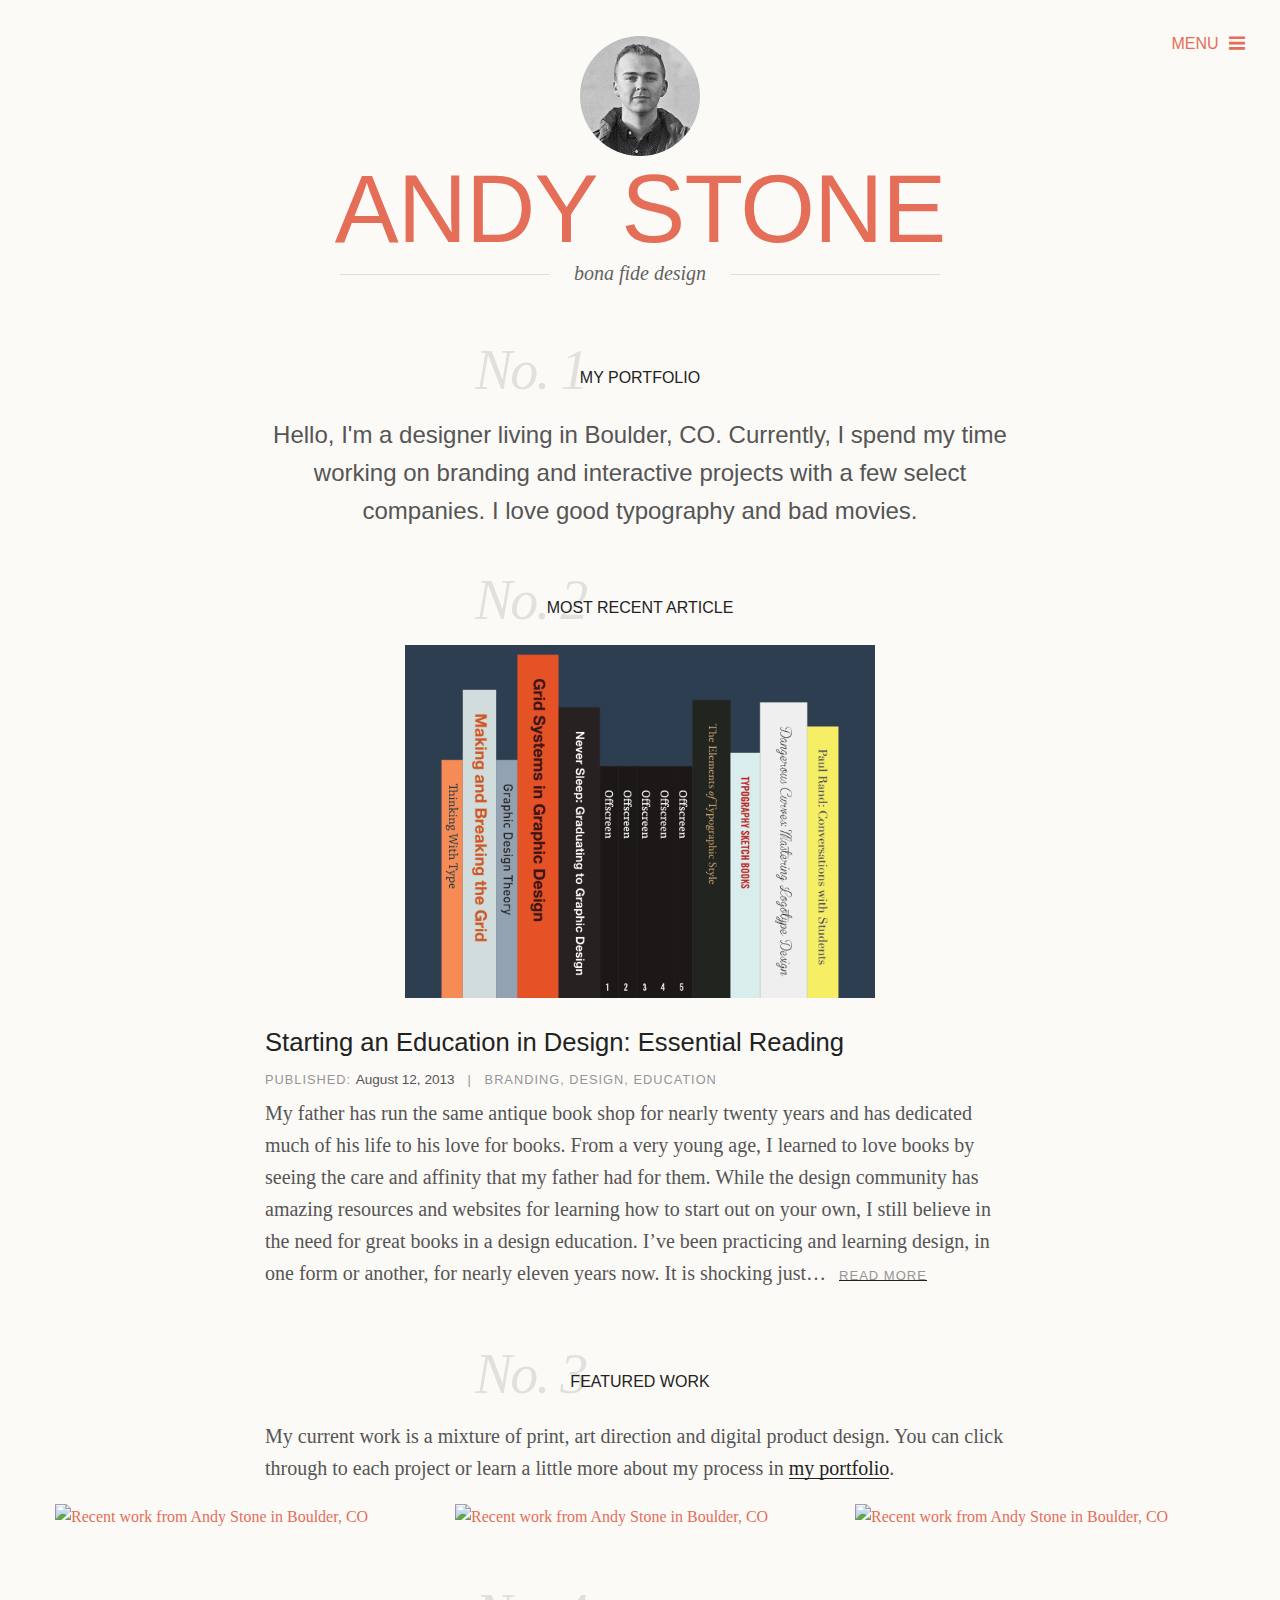
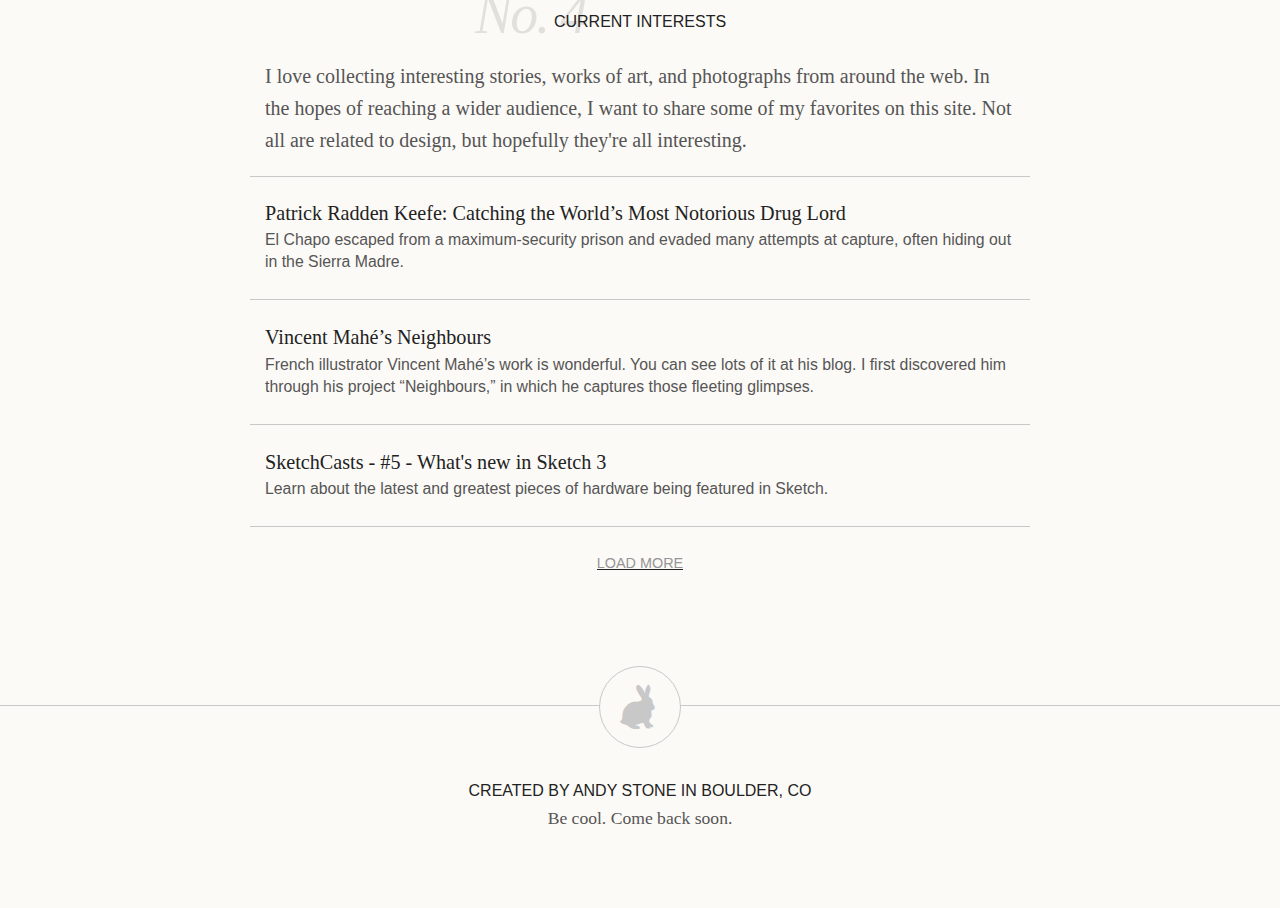
==== working.html @ d0906d2b "Organized all LESS to compile into on CSS file. Fixes to sidenav hovers." ====
<!DOCTYPE html>
<html lang="en">
<head>
    <title>Andy Stone | Digital & User-Interface Designer in Boulder, CO</title>
    <meta charset="utf-8">
    <meta name="viewport" content="width=device-width, initial-scale=1.0 user-scalable=no">
    <meta name="description" content="My name is Andy Stone, and I am a freelance digital designer living and designing in Boulder, CO. I work on websites, branding projects, and iPhone apps. I have experience in UI, UX, IA and every other acronym that you can think of.">
    <meta name="keywords" content="design, freelance, contract, designer, boulder, colorado, denver, iphone, android, ios, app, responsive web design, branding, logo, logo designer, branding, user interface, user experience">
    <meta name="author" content="Andy Stone">
    <link rel="shortcut icon" href="ico/favicon.png">
    <link href="css/design.css" rel="stylesheet">
    <link rel="stylesheet" type="text/css" href="//cloud.typography.com/7014452/749142/css/fonts.css" />
</head>

<body>
    <div id="container">
      <div class="content">
        <div class="topbar">
            <a href="javascript:;" id="menu-toggle">Menu <span class="mobile-nav">$</span></a>
        </div>
        <div class="container">


            <div class="hero">
                <img src="img/andy-stone.jpg" alt="Andy Stone Designer in Boulder, CO" class="avatar">
                <h1 class="logo"><a href="#">Andy Stone</a></h1>
                <h4 class="tagline">bona fide design</h4>
                <hr class="strikethrough" />
                <div class="primarynav">
                    <ul>
                        <li><a href="index.html">Introduction</a></li>
                        <li><a href="working.html" class="selected">Work</a></li>
                        <li><a href="writing.html">Journal</a></li>
                        <li><a href="keeping-in-touch.html">Contact</a></li>
                    </ul>
                </div>
            </div>


        <!--Page Content-->


            <div class="introduction">
                <h3 class="subtitle" data-highlight="No. 1">My Portfolio</h3>
                <p class="callout">Hello, I'm a designer living in Boulder, CO. Currently, I spend my time working on branding and interactive projects with a few select companies. I love good typography and bad movies.</p>
                <p class="callout">
            </div>


            <div class="recentwriting">
                <h3 class="subtitle" data-highlight="No. 2">Most Recent Article</h3>
                <div class="articlesamplephoto">
                    <a href="#"><img src="img/designreading.png" alt="Recommended reading for designers"></a>
                </div>
                <div class="articlesample">
                    <h2><a href="#">Starting an Education in Design: Essential Reading</a></h2>
                    <span class="articlemetadata">Published: <span class="date">August 12, 2013</span><span class="divider">|</span>Branding, Design, Education</span>
                    <p>My father has run the same antique book shop for nearly twenty years and has dedicated much of his life to his love for books. From a very young age, I learned to love books by seeing the care and affinity that my father had for them. While the design community has amazing resources and websites for learning how to start out on your own, I still believe in the need for great books in a design education. I’ve been practicing and learning design, in one form or another, for nearly eleven years now. It is shocking just…<span class="readmore"><a href="#">Read More</a></span></p>
                </div>
            </div>


            <div class="recentwork">
                <h3 class="subtitle" data-highlight="No. 3">Featured Work</h3>
                <p>My current work is a mixture of print, art direction and digital product design. You can click through to each project or learn a little more about my process in <a href="#">my portfolio</a>.</p>
            </div>
            <div class="recentworksamples">
                <div class="recentworksample">
                    <a href="#"><img src="img/sample1.png" alt="Recent work from Andy Stone in Boulder, CO"></a>
                </div>
                <div class="recentworksample">
                    <a href="#"><img src="img/sample2.png" alt="Recent work from Andy Stone in Boulder, CO"></a>
                </div>
                <div class="recentworksample">
                    <a href="#"><img src="img/sample3.png" alt="Recent work from Andy Stone in Boulder, CO"></a>
                </div>
            </div>


            <div class="currentinterests">
                <h3 class="subtitle" data-highlight="No. 4">Current Interests</h3>
                <p>I love collecting interesting stories, works of art, and photographs from around the web. In the hopes of reaching a wider audience, I want to share some of my favorites on this site. Not all are related to design, but hopefully they're all interesting.</p>
                <ul>
                    <a href="#">
                        <li>
                            <h5>Patrick Radden Keefe: Catching the World’s Most Notorious Drug Lord</h5>
                            <p>El Chapo escaped from a maximum-security prison and evaded many attempts at capture, often hiding out in the Sierra Madre.</p>
                        </li>
                    </a>
                    <a href="#">
                        <li>
                            <h5>Vincent Mahé’s Neighbours</h5>
                            <p>French illustrator Vincent Mahé’s work is wonderful. You can see lots of it at his blog. I first discovered him through his project “Neighbours,” in which he captures those fleeting glimpses.</p>
                        </li>
                    </a>
                    <a href="#">
                        <li>
                            <h5>SketchCasts - #5 - What's new in Sketch 3</h5>
                            <p>Learn about the latest and greatest pieces of hardware being featured in Sketch.</p>
                        </li>
                    </a>
                </ul>
                <div class="loadmore"><a href="#">Load More</a></div>
            </div>


        </div>


        <div class="footer">

            <div class="container">
                <div class="footerlogo">
                    <a href="#"><span class="rabbit">"</span></a>
                </div>
                <div class="footercontent">
                    <div class="footerinformation">
                        <h3>Created by Andy Stone in Boulder, CO</h3>
                        <p>Be cool. Come back soon.</p>
                    </div>
                </div>

            </div>

        </div>


        <!--End Page Content-->


    </div>


    <nav>
        <a href="javascript:;" id="nav-close">#</a>
        <h3>Navigation</h3>
        <ul>
            <li><a href="index.html">Introduction</a></li>
            <li><a href="working.html" class="selected">Work</a></li>
            <li><a href="writing.html">Journal</a></li>
            <li><a href="keeping-in-touch.html">Contact</a></li>
        </ul>
        <h3>Social</h3>
        <ul>
            <li><a href="http://twitter.com/andystone" target="_blank">Twitter</a></li>
            <li><a href="http://dribbble.com/andystone" target="_blank">Dribbble</a></li>
            <li><a href="http://rdio.com/people/andystone" target="_blank">Rdio</a></li>
            <li><a href="http://medium.com/@andystone" target="_blank">Medium</a></li>
        </ul>
        <div class="logomark">
            <span class="rabbit">"</span>
        </div>
    </nav>


</div>


<!-- Javascript -->


<script src="https://code.jquery.com/jquery-1.10.2.min.js"></script>
<script src="js/bootstrap.min.js"></script>
<script src="js/custom.js"></script>


</body>
</html>
---- css/design.css ----
@font-face {
  font-family: 'andy';
  src: url('fonts/andy.eot');
  src: url('fonts/andy.eot?#iefix') format('embedded-opentype'), url('fonts/andy.ttf') format('truetype'), url('fonts/andy.woff') format('woff'), url('fonts/andy.svg#andy') format('svg');
  font-weight: normal;
  font-style: normal;
}
[class^="icon-"],
[class*=" icon-"] {
  font-family: 'andy';
  speak: none;
  font-style: normal;
  font-weight: normal;
  font-variant: normal;
  text-transform: none;
  line-height: 1;
  /* Better Font Rendering =========== */

  -webkit-font-smoothing: antialiased;
  -moz-osx-font-smoothing: grayscale;
}
.icon-jack:before {
  content: "\21";
}
.icon-rabbit:before {
  content: "\22";
}
.icon-close:before {
  content: "\23";
}
.icon-menu:before {
  content: "\24";
}
.text-left {
  text-align: left;
}
.text-right {
  text-align: right;
}
.text-center {
  text-align: center;
}
.img-responsive {
  display: block;
  max-width: 100%;
  height: auto;
}
.img-circle {
  border-radius: 50%;
}
/*! normalize.css v3.0.0 | MIT License | git.io/normalize */
html {
  -ms-text-size-adjust: 100%;
  -webkit-text-size-adjust: 100%;
}
body {
  margin: 0;
}
article,
aside,
details,
figcaption,
figure,
footer,
header,
hgroup,
main,
nav,
section,
summary {
  display: block;
}
audio,
canvas,
progress,
video {
  display: inline-block;
  vertical-align: baseline;
}
audio:not([controls]) {
  display: none;
  height: 0;
}
[hidden],
template {
  display: none;
}
a {
  background: transparent;
}
a:active,
a:hover {
  outline: 0;
}
abbr[title] {
  border-bottom: 1px dotted;
}
b,
strong {
  font-weight: bold;
}
dfn {
  font-style: italic;
}
h1 {
  font-size: 2em;
  margin: 0.67em 0;
}
mark {
  background: #ff0;
  color: #000;
}
small {
  font-size: 80%;
}
sub,
sup {
  font-size: 75%;
  line-height: 0;
  position: relative;
  vertical-align: baseline;
}
sup {
  top: -0.5em;
}
sub {
  bottom: -0.25em;
}
img {
  border: 0;
}
svg:not(:root) {
  overflow: hidden;
}
figure {
  margin: 1em 40px;
}
hr {
  -moz-box-sizing: content-box;
  box-sizing: content-box;
  height: 0;
}
pre {
  overflow: auto;
}
code,
kbd,
pre,
samp {
  font-family: monospace, monospace;
  font-size: 1em;
}
button,
input,
optgroup,
select,
textarea {
  color: inherit;
  font: inherit;
  margin: 0;
}
button {
  overflow: visible;
}
button,
select {
  text-transform: none;
}
button,
html input[type="button"],
input[type="reset"],
input[type="submit"] {
  -webkit-appearance: button;
  cursor: pointer;
}
button[disabled],
html input[disabled] {
  cursor: default;
}
button::-moz-focus-inner,
input::-moz-focus-inner {
  border: 0;
  padding: 0;
}
input {
  line-height: normal;
}
input[type="checkbox"],
input[type="radio"] {
  box-sizing: border-box;
  padding: 0;
}
input[type="number"]::-webkit-inner-spin-button,
input[type="number"]::-webkit-outer-spin-button {
  height: auto;
}
input[type="search"] {
  -webkit-appearance: textfield;
  -moz-box-sizing: content-box;
  -webkit-box-sizing: content-box;
  box-sizing: content-box;
}
input[type="search"]::-webkit-search-cancel-button,
input[type="search"]::-webkit-search-decoration {
  -webkit-appearance: none;
}
fieldset {
  border: 1px solid #c0c0c0;
  margin: 0 2px;
  padding: 0.35em 0.625em 0.75em;
}
legend {
  border: 0;
  padding: 0;
}
textarea {
  overflow: auto;
}
optgroup {
  font-weight: bold;
}
table {
  border-collapse: collapse;
  border-spacing: 0;
}
td,
th {
  padding: 0;
}
.container {
  margin-right: auto;
  margin-left: auto;
  padding-left: 15px;
  padding-right: 15px;
}
@media (min-width: 768px) {
  .container {
    width: 750px;
  }
}
@media (min-width: 992px) {
  .container {
    width: 970px;
  }
}
@media (min-width: 1200px) {
  .container {
    width: 1170px;
  }
}
.container-fluid {
  margin-right: auto;
  margin-left: auto;
  padding-left: 15px;
  padding-right: 15px;
}
.row {
  margin-left: -15px;
  margin-right: -15px;
}
.col-xs-1, .col-sm-1, .col-md-1, .col-lg-1, .col-xs-2, .col-sm-2, .col-md-2, .col-lg-2, .col-xs-3, .col-sm-3, .col-md-3, .col-lg-3, .col-xs-4, .col-sm-4, .col-md-4, .col-lg-4, .col-xs-5, .col-sm-5, .col-md-5, .col-lg-5, .col-xs-6, .col-sm-6, .col-md-6, .col-lg-6, .col-xs-7, .col-sm-7, .col-md-7, .col-lg-7, .col-xs-8, .col-sm-8, .col-md-8, .col-lg-8, .col-xs-9, .col-sm-9, .col-md-9, .col-lg-9, .col-xs-10, .col-sm-10, .col-md-10, .col-lg-10, .col-xs-11, .col-sm-11, .col-md-11, .col-lg-11, .col-xs-12, .col-sm-12, .col-md-12, .col-lg-12 {
  position: relative;
  min-height: 1px;
  -webkit-box-sizing: border-box;
  -moz-box-sizing: border-box;
  box-sizing: border-box;
  padding-left: 15px;
  padding-right: 15px;
}
.col-xs-1, .col-xs-2, .col-xs-3, .col-xs-4, .col-xs-5, .col-xs-6, .col-xs-7, .col-xs-8, .col-xs-9, .col-xs-10, .col-xs-11, .col-xs-12 {
  float: left;
}
.col-xs-12 {
  width: 100%;
}
.col-xs-11 {
  width: 91.66666666666666%;
}
.col-xs-10 {
  width: 83.33333333333334%;
}
.col-xs-9 {
  width: 75%;
}
.col-xs-8 {
  width: 66.66666666666666%;
}
.col-xs-7 {
  width: 58.333333333333336%;
}
.col-xs-6 {
  width: 50%;
}
.col-xs-5 {
  width: 41.66666666666667%;
}
.col-xs-4 {
  width: 33.33333333333333%;
}
.col-xs-3 {
  width: 25%;
}
.col-xs-2 {
  width: 16.666666666666664%;
}
.col-xs-1 {
  width: 8.333333333333332%;
}
.col-xs-pull-12 {
  right: 100%;
}
.col-xs-pull-11 {
  right: 91.66666666666666%;
}
.col-xs-pull-10 {
  right: 83.33333333333334%;
}
.col-xs-pull-9 {
  right: 75%;
}
.col-xs-pull-8 {
  right: 66.66666666666666%;
}
.col-xs-pull-7 {
  right: 58.333333333333336%;
}
.col-xs-pull-6 {
  right: 50%;
}
.col-xs-pull-5 {
  right: 41.66666666666667%;
}
.col-xs-pull-4 {
  right: 33.33333333333333%;
}
.col-xs-pull-3 {
  right: 25%;
}
.col-xs-pull-2 {
  right: 16.666666666666664%;
}
.col-xs-pull-1 {
  right: 8.333333333333332%;
}
.col-xs-pull-0 {
  right: auto;
}
.col-xs-push-12 {
  left: 100%;
}
.col-xs-push-11 {
  left: 91.66666666666666%;
}
.col-xs-push-10 {
  left: 83.33333333333334%;
}
.col-xs-push-9 {
  left: 75%;
}
.col-xs-push-8 {
  left: 66.66666666666666%;
}
.col-xs-push-7 {
  left: 58.333333333333336%;
}
.col-xs-push-6 {
  left: 50%;
}
.col-xs-push-5 {
  left: 41.66666666666667%;
}
.col-xs-push-4 {
  left: 33.33333333333333%;
}
.col-xs-push-3 {
  left: 25%;
}
.col-xs-push-2 {
  left: 16.666666666666664%;
}
.col-xs-push-1 {
  left: 8.333333333333332%;
}
.col-xs-push-0 {
  left: auto;
}
.col-xs-offset-12 {
  margin-left: 100%;
}
.col-xs-offset-11 {
  margin-left: 91.66666666666666%;
}
.col-xs-offset-10 {
  margin-left: 83.33333333333334%;
}
.col-xs-offset-9 {
  margin-left: 75%;
}
.col-xs-offset-8 {
  margin-left: 66.66666666666666%;
}
.col-xs-offset-7 {
  margin-left: 58.333333333333336%;
}
.col-xs-offset-6 {
  margin-left: 50%;
}
.col-xs-offset-5 {
  margin-left: 41.66666666666667%;
}
.col-xs-offset-4 {
  margin-left: 33.33333333333333%;
}
.col-xs-offset-3 {
  margin-left: 25%;
}
.col-xs-offset-2 {
  margin-left: 16.666666666666664%;
}
.col-xs-offset-1 {
  margin-left: 8.333333333333332%;
}
.col-xs-offset-0 {
  margin-left: 0%;
}
@media (min-width: 768px) {
  .col-sm-1, .col-sm-2, .col-sm-3, .col-sm-4, .col-sm-5, .col-sm-6, .col-sm-7, .col-sm-8, .col-sm-9, .col-sm-10, .col-sm-11, .col-sm-12 {
    float: left;
  }
  .col-sm-12 {
    width: 100%;
  }
  .col-sm-11 {
    width: 91.66666666666666%;
  }
  .col-sm-10 {
    width: 83.33333333333334%;
  }
  .col-sm-9 {
    width: 75%;
  }
  .col-sm-8 {
    width: 66.66666666666666%;
  }
  .col-sm-7 {
    width: 58.333333333333336%;
  }
  .col-sm-6 {
    width: 50%;
  }
  .col-sm-5 {
    width: 41.66666666666667%;
  }
  .col-sm-4 {
    width: 33.33333333333333%;
  }
  .col-sm-3 {
    width: 25%;
  }
  .col-sm-2 {
    width: 16.666666666666664%;
  }
  .col-sm-1 {
    width: 8.333333333333332%;
  }
  .col-sm-pull-12 {
    right: 100%;
  }
  .col-sm-pull-11 {
    right: 91.66666666666666%;
  }
  .col-sm-pull-10 {
    right: 83.33333333333334%;
  }
  .col-sm-pull-9 {
    right: 75%;
  }
  .col-sm-pull-8 {
    right: 66.66666666666666%;
  }
  .col-sm-pull-7 {
    right: 58.333333333333336%;
  }
  .col-sm-pull-6 {
    right: 50%;
  }
  .col-sm-pull-5 {
    right: 41.66666666666667%;
  }
  .col-sm-pull-4 {
    right: 33.33333333333333%;
  }
  .col-sm-pull-3 {
    right: 25%;
  }
  .col-sm-pull-2 {
    right: 16.666666666666664%;
  }
  .col-sm-pull-1 {
    right: 8.333333333333332%;
  }
  .col-sm-pull-0 {
    right: auto;
  }
  .col-sm-push-12 {
    left: 100%;
  }
  .col-sm-push-11 {
    left: 91.66666666666666%;
  }
  .col-sm-push-10 {
    left: 83.33333333333334%;
  }
  .col-sm-push-9 {
    left: 75%;
  }
  .col-sm-push-8 {
    left: 66.66666666666666%;
  }
  .col-sm-push-7 {
    left: 58.333333333333336%;
  }
  .col-sm-push-6 {
    left: 50%;
  }
  .col-sm-push-5 {
    left: 41.66666666666667%;
  }
  .col-sm-push-4 {
    left: 33.33333333333333%;
  }
  .col-sm-push-3 {
    left: 25%;
  }
  .col-sm-push-2 {
    left: 16.666666666666664%;
  }
  .col-sm-push-1 {
    left: 8.333333333333332%;
  }
  .col-sm-push-0 {
    left: auto;
  }
  .col-sm-offset-12 {
    margin-left: 100%;
  }
  .col-sm-offset-11 {
    margin-left: 91.66666666666666%;
  }
  .col-sm-offset-10 {
    margin-left: 83.33333333333334%;
  }
  .col-sm-offset-9 {
    margin-left: 75%;
  }
  .col-sm-offset-8 {
    margin-left: 66.66666666666666%;
  }
  .col-sm-offset-7 {
    margin-left: 58.333333333333336%;
  }
  .col-sm-offset-6 {
    margin-left: 50%;
  }
  .col-sm-offset-5 {
    margin-left: 41.66666666666667%;
  }
  .col-sm-offset-4 {
    margin-left: 33.33333333333333%;
  }
  .col-sm-offset-3 {
    margin-left: 25%;
  }
  .col-sm-offset-2 {
    margin-left: 16.666666666666664%;
  }
  .col-sm-offset-1 {
    margin-left: 8.333333333333332%;
  }
  .col-sm-offset-0 {
    margin-left: 0%;
  }
}
@media (min-width: 992px) {
  .col-md-1, .col-md-2, .col-md-3, .col-md-4, .col-md-5, .col-md-6, .col-md-7, .col-md-8, .col-md-9, .col-md-10, .col-md-11, .col-md-12 {
    float: left;
  }
  .col-md-12 {
    width: 100%;
  }
  .col-md-11 {
    width: 91.66666666666666%;
  }
  .col-md-10 {
    width: 83.33333333333334%;
  }
  .col-md-9 {
    width: 75%;
  }
  .col-md-8 {
    width: 66.66666666666666%;
  }
  .col-md-7 {
    width: 58.333333333333336%;
  }
  .col-md-6 {
    width: 50%;
  }
  .col-md-5 {
    width: 41.66666666666667%;
  }
  .col-md-4 {
    width: 33.33333333333333%;
  }
  .col-md-3 {
    width: 25%;
  }
  .col-md-2 {
    width: 16.666666666666664%;
  }
  .col-md-1 {
    width: 8.333333333333332%;
  }
  .col-md-pull-12 {
    right: 100%;
  }
  .col-md-pull-11 {
    right: 91.66666666666666%;
  }
  .col-md-pull-10 {
    right: 83.33333333333334%;
  }
  .col-md-pull-9 {
    right: 75%;
  }
  .col-md-pull-8 {
    right: 66.66666666666666%;
  }
  .col-md-pull-7 {
    right: 58.333333333333336%;
  }
  .col-md-pull-6 {
    right: 50%;
  }
  .col-md-pull-5 {
    right: 41.66666666666667%;
  }
  .col-md-pull-4 {
    right: 33.33333333333333%;
  }
  .col-md-pull-3 {
    right: 25%;
  }
  .col-md-pull-2 {
    right: 16.666666666666664%;
  }
  .col-md-pull-1 {
    right: 8.333333333333332%;
  }
  .col-md-pull-0 {
    right: auto;
  }
  .col-md-push-12 {
    left: 100%;
  }
  .col-md-push-11 {
    left: 91.66666666666666%;
  }
  .col-md-push-10 {
    left: 83.33333333333334%;
  }
  .col-md-push-9 {
    left: 75%;
  }
  .col-md-push-8 {
    left: 66.66666666666666%;
  }
  .col-md-push-7 {
    left: 58.333333333333336%;
  }
  .col-md-push-6 {
    left: 50%;
  }
  .col-md-push-5 {
    left: 41.66666666666667%;
  }
  .col-md-push-4 {
    left: 33.33333333333333%;
  }
  .col-md-push-3 {
    left: 25%;
  }
  .col-md-push-2 {
    left: 16.666666666666664%;
  }
  .col-md-push-1 {
    left: 8.333333333333332%;
  }
  .col-md-push-0 {
    left: auto;
  }
  .col-md-offset-12 {
    margin-left: 100%;
  }
  .col-md-offset-11 {
    margin-left: 91.66666666666666%;
  }
  .col-md-offset-10 {
    margin-left: 83.33333333333334%;
  }
  .col-md-offset-9 {
    margin-left: 75%;
  }
  .col-md-offset-8 {
    margin-left: 66.66666666666666%;
  }
  .col-md-offset-7 {
    margin-left: 58.333333333333336%;
  }
  .col-md-offset-6 {
    margin-left: 50%;
  }
  .col-md-offset-5 {
    margin-left: 41.66666666666667%;
  }
  .col-md-offset-4 {
    margin-left: 33.33333333333333%;
  }
  .col-md-offset-3 {
    margin-left: 25%;
  }
  .col-md-offset-2 {
    margin-left: 16.666666666666664%;
  }
  .col-md-offset-1 {
    margin-left: 8.333333333333332%;
  }
  .col-md-offset-0 {
    margin-left: 0%;
  }
}
@media (min-width: 1200px) {
  .col-lg-1, .col-lg-2, .col-lg-3, .col-lg-4, .col-lg-5, .col-lg-6, .col-lg-7, .col-lg-8, .col-lg-9, .col-lg-10, .col-lg-11, .col-lg-12 {
    float: left;
  }
  .col-lg-12 {
    width: 100%;
  }
  .col-lg-11 {
    width: 91.66666666666666%;
  }
  .col-lg-10 {
    width: 83.33333333333334%;
  }
  .col-lg-9 {
    width: 75%;
  }
  .col-lg-8 {
    width: 66.66666666666666%;
  }
  .col-lg-7 {
    width: 58.333333333333336%;
  }
  .col-lg-6 {
    width: 50%;
  }
  .col-lg-5 {
    width: 41.66666666666667%;
  }
  .col-lg-4 {
    width: 33.33333333333333%;
  }
  .col-lg-3 {
    width: 25%;
  }
  .col-lg-2 {
    width: 16.666666666666664%;
  }
  .col-lg-1 {
    width: 8.333333333333332%;
  }
  .col-lg-pull-12 {
    right: 100%;
  }
  .col-lg-pull-11 {
    right: 91.66666666666666%;
  }
  .col-lg-pull-10 {
    right: 83.33333333333334%;
  }
  .col-lg-pull-9 {
    right: 75%;
  }
  .col-lg-pull-8 {
    right: 66.66666666666666%;
  }
  .col-lg-pull-7 {
    right: 58.333333333333336%;
  }
  .col-lg-pull-6 {
    right: 50%;
  }
  .col-lg-pull-5 {
    right: 41.66666666666667%;
  }
  .col-lg-pull-4 {
    right: 33.33333333333333%;
  }
  .col-lg-pull-3 {
    right: 25%;
  }
  .col-lg-pull-2 {
    right: 16.666666666666664%;
  }
  .col-lg-pull-1 {
    right: 8.333333333333332%;
  }
  .col-lg-pull-0 {
    right: auto;
  }
  .col-lg-push-12 {
    left: 100%;
  }
  .col-lg-push-11 {
    left: 91.66666666666666%;
  }
  .col-lg-push-10 {
    left: 83.33333333333334%;
  }
  .col-lg-push-9 {
    left: 75%;
  }
  .col-lg-push-8 {
    left: 66.66666666666666%;
  }
  .col-lg-push-7 {
    left: 58.333333333333336%;
  }
  .col-lg-push-6 {
    left: 50%;
  }
  .col-lg-push-5 {
    left: 41.66666666666667%;
  }
  .col-lg-push-4 {
    left: 33.33333333333333%;
  }
  .col-lg-push-3 {
    left: 25%;
  }
  .col-lg-push-2 {
    left: 16.666666666666664%;
  }
  .col-lg-push-1 {
    left: 8.333333333333332%;
  }
  .col-lg-push-0 {
    left: auto;
  }
  .col-lg-offset-12 {
    margin-left: 100%;
  }
  .col-lg-offset-11 {
    margin-left: 91.66666666666666%;
  }
  .col-lg-offset-10 {
    margin-left: 83.33333333333334%;
  }
  .col-lg-offset-9 {
    margin-left: 75%;
  }
  .col-lg-offset-8 {
    margin-left: 66.66666666666666%;
  }
  .col-lg-offset-7 {
    margin-left: 58.333333333333336%;
  }
  .col-lg-offset-6 {
    margin-left: 50%;
  }
  .col-lg-offset-5 {
    margin-left: 41.66666666666667%;
  }
  .col-lg-offset-4 {
    margin-left: 33.33333333333333%;
  }
  .col-lg-offset-3 {
    margin-left: 25%;
  }
  .col-lg-offset-2 {
    margin-left: 16.666666666666664%;
  }
  .col-lg-offset-1 {
    margin-left: 8.333333333333332%;
  }
  .col-lg-offset-0 {
    margin-left: 0%;
  }
}
.embed-responsive {
  position: relative;
  display: block;
  height: 0;
  padding: 0;
  overflow: hidden;
}
.embed-responsive .embed-responsive-item,
.embed-responsive iframe,
.embed-responsive embed,
.embed-responsive object {
  position: absolute;
  top: 0;
  left: 0;
  bottom: 0;
  height: 100%;
  width: 100%;
  border: 0;
}
.embed-responsive.embed-responsive-16by9 {
  padding-bottom: 56.25%;
}
.embed-responsive.embed-responsive-4by3 {
  padding-bottom: 75%;
}
.clearfix:before,
.clearfix:after,
.container:before,
.container:after,
.container-fluid:before,
.container-fluid:after,
.row:before,
.row:after,
.maincontent:before,
.maincontent:after,
.hero:before,
.hero:after,
.introduction:before,
.introduction:after,
.recentwriting:before,
.recentwriting:after,
.articlesamplephoto:before,
.articlesamplephoto:after,
.recentwork:before,
.recentwork:after,
.recentworksamples:before,
.recentworksamples:after,
.currentinterests:before,
.currentinterests:after,
.footercontent:before,
.footercontent:after {
  content: " ";
  display: table;
}
.clearfix:after,
.container:after,
.container-fluid:after,
.row:after,
.maincontent:after,
.hero:after,
.introduction:after,
.recentwriting:after,
.articlesamplephoto:after,
.recentwork:after,
.recentworksamples:after,
.currentinterests:after,
.footercontent:after {
  clear: both;
}
.center-block {
  display: block;
  margin-left: auto;
  margin-right: auto;
}
.pull-right {
  float: right !important;
}
.pull-left {
  float: left !important;
}
.hide {
  display: none !important;
}
.show {
  display: block !important;
}
.invisible {
  visibility: hidden;
}
.hidden {
  display: none !important;
  visibility: hidden !important;
}
.affix {
  position: fixed;
}
@-ms-viewport {
  width: device-width;
}
.visible-xs,
.visible-sm,
.visible-md,
.visible-lg {
  display: none !important;
}
.visible-xs-block,
.visible-xs-inline,
.visible-xs-inline-block,
.visible-sm-block,
.visible-sm-inline,
.visible-sm-inline-block,
.visible-md-block,
.visible-md-inline,
.visible-md-inline-block,
.visible-lg-block,
.visible-lg-inline,
.visible-lg-inline-block {
  display: none !important;
}
@media (max-width: 767px) {
  .visible-xs {
    display: block !important;
  }
  table.visible-xs {
    display: table;
  }
  tr.visible-xs {
    display: table-row !important;
  }
  th.visible-xs,
  td.visible-xs {
    display: table-cell !important;
  }
}
@media (max-width: 767px) {
  .visible-xs-block {
    display: block !important;
  }
}
@media (max-width: 767px) {
  .visible-xs-inline {
    display: inline !important;
  }
}
@media (max-width: 767px) {
  .visible-xs-inline-block {
    display: inline-block !important;
  }
}
@media (min-width: 768px) and (max-width: 991px) {
  .visible-sm {
    display: block !important;
  }
  table.visible-sm {
    display: table;
  }
  tr.visible-sm {
    display: table-row !important;
  }
  th.visible-sm,
  td.visible-sm {
    display: table-cell !important;
  }
}
@media (min-width: 768px) and (max-width: 991px) {
  .visible-sm-block {
    display: block !important;
  }
}
@media (min-width: 768px) and (max-width: 991px) {
  .visible-sm-inline {
    display: inline !important;
  }
}
@media (min-width: 768px) and (max-width: 991px) {
  .visible-sm-inline-block {
    display: inline-block !important;
  }
}
@media (min-width: 992px) and (max-width: 1199px) {
  .visible-md {
    display: block !important;
  }
  table.visible-md {
    display: table;
  }
  tr.visible-md {
    display: table-row !important;
  }
  th.visible-md,
  td.visible-md {
    display: table-cell !important;
  }
}
@media (min-width: 992px) and (max-width: 1199px) {
  .visible-md-block {
    display: block !important;
  }
}
@media (min-width: 992px) and (max-width: 1199px) {
  .visible-md-inline {
    display: inline !important;
  }
}
@media (min-width: 992px) and (max-width: 1199px) {
  .visible-md-inline-block {
    display: inline-block !important;
  }
}
@media (min-width: 1200px) {
  .visible-lg {
    display: block !important;
  }
  table.visible-lg {
    display: table;
  }
  tr.visible-lg {
    display: table-row !important;
  }
  th.visible-lg,
  td.visible-lg {
    display: table-cell !important;
  }
}
@media (min-width: 1200px) {
  .visible-lg-block {
    display: block !important;
  }
}
@media (min-width: 1200px) {
  .visible-lg-inline {
    display: inline !important;
  }
}
@media (min-width: 1200px) {
  .visible-lg-inline-block {
    display: inline-block !important;
  }
}
@media (max-width: 767px) {
  .hidden-xs {
    display: none !important;
  }
}
@media (min-width: 768px) and (max-width: 991px) {
  .hidden-sm {
    display: none !important;
  }
}
@media (min-width: 992px) and (max-width: 1199px) {
  .hidden-md {
    display: none !important;
  }
}
@media (min-width: 1200px) {
  .hidden-lg {
    display: none !important;
  }
}
.visible-print {
  display: none !important;
}
@media print {
  .visible-print {
    display: block !important;
  }
  table.visible-print {
    display: table;
  }
  tr.visible-print {
    display: table-row !important;
  }
  th.visible-print,
  td.visible-print {
    display: table-cell !important;
  }
}
.visible-print-block {
  display: none !important;
}
@media print {
  .visible-print-block {
    display: block !important;
  }
}
.visible-print-inline {
  display: none !important;
}
@media print {
  .visible-print-inline {
    display: inline !important;
  }
}
.visible-print-inline-block {
  display: none !important;
}
@media print {
  .visible-print-inline-block {
    display: inline-block !important;
  }
}
@media print {
  .hidden-print {
    display: none !important;
  }
}
html {
  color: #000;
  background: #ffffff;
}
body,
div,
dl,
dt,
dd,
ul,
ol,
li,
h1,
h2,
h3,
h4,
h5,
h6,
pre,
code,
form,
fieldset,
legend,
input,
textarea,
p,
blockquote,
th,
td {
  margin: 0;
  padding: 0;
}
table {
  border-collapse: collapse;
  border-spacing: 0;
}
fieldset,
img {
  border: 0;
}
address,
caption,
cite,
code,
dfn,
em,
strong,
th,
var {
  font-style: normal;
  font-weight: normal;
}
ol,
ul {
  list-style: none;
}
caption,
th {
  text-align: left;
}
h1,
h2,
h3,
h4,
h5,
h6 {
  font-size: 100%;
  font-weight: normal;
}
q:before,
q:after {
  content: '';
}
abbr,
acronym {
  border: 0;
  font-variant: normal;
}
sup {
  vertical-align: text-top;
}
sub {
  vertical-align: text-bottom;
}
input,
textarea,
select {
  font-family: inherit;
  font-size: inherit;
  font-weight: inherit;
  *font-size: 100%;
}
legend {
  color: #000000;
}
#yui3-css-stamp.cssreset {
  display: none;
}
.maincontent {
  margin-left: -15px;
  margin-right: -15px;
  position: relative;
  min-height: 1px;
  -webkit-box-sizing: border-box;
  -moz-box-sizing: border-box;
  box-sizing: border-box;
  padding-left: 15px;
  padding-right: 15px;
}
@media (min-width: 992px) {
  .maincontent {
    float: left;
    width: 83.33333333333334%;
  }
}
@media (min-width: 992px) {
  .maincontent {
    margin-left: 8.333333333333332%;
  }
}
@media (min-width: 1200px) {
  .maincontent {
    float: left;
    width: 66.66666666666666%;
  }
}
@media (min-width: 1200px) {
  .maincontent {
    margin-left: 16.666666666666664%;
  }
}
.border-top {
  border-top: 1px solid #cbd7d3;
}
.border-bottom {
  border-bottom: 1px solid #cbd7d3;
}
html,
body {
  height: 100%;
  font-family: "Mercury Text G1 A", "Mercury Text G1 B", georgia, serif;
  background-color: #fcfaf7;
}
body {
  font-family: "Mercury Text G1 A", "Mercury Text G1 B", georgia, serif;
  font-size: 16px;
  color: #222222;
  line-height: 1.6;
}
a {
  text-decoration: none;
  outline: none;
  color: #e46e57;
}
a:hover,
a:focus {
  color: #b8371d;
  cursor: pointer;
  outline: none;
  text-decoration: none;
}
h1,
h2,
h3,
h4,
h5,
h6,
p {
  -webkit-margin-before: 0px;
  -webkit-margin-after: 0px;
  -webkit-margin-start: 0px;
  -webkit-margin-end: 0px;
}
h1 {
  font-family: "Knockout 27 A", "Knockout 27 B", impact, helvetica, sans-serif;
  font-size: 6em;
  text-transform: uppercase;
  letter-spacing: -1px;
  font-weight: 100;
}
h2 {
  font-family: "Ideal Sans SSm A", "Ideal Sans SSm B", helvetica, sans-serif;
  font-size: 1.6em;
  line-height: 1.4;
  font-weight: 200;
  color: #222222;
  margin-bottom: .3em;
}
h3 {
  font-family: "Ideal Sans SSm A", "Ideal Sans SSm B", helvetica, sans-serif;
  font-size: 1em;
  text-transform: uppercase;
  font-weight: 500;
}
h4 {
  font-family: "Mercury Text G1 A", "Mercury Text G1 B", georgia, serif;
  font-style: italic;
  color: #626262;
  display: inline-block;
  font-size: 1.25em;
  font-weight: 400;
}
h5 {
  font-size: 1.4em;
  font-weight: 400;
  font-family: "Mercury Text G1 A", "Mercury Text G1 B", georgia, serif;
}
p {
  font-size: 1.25em;
  margin-bottom: 2em;
  color: #555555;
}
p a {
  color: #222222;
  background-position: 0 1.05em;
  background-size: 1px 1px;
  text-decoration: none;
  background-image: linear-gradient(#ffffff 50%, #222222 50%);
  background-repeat: repeat-x;
}
p a:hover {
  color: #555555;
  background-image: linear-gradient(#ffffff 50%, #555555 50%);
}
.subtitle {
  text-align: center;
  position: relative;
  margin-bottom: 25px;
}
.subtitle:before {
  content: attr(data-highlight);
  position: absolute;
  top: -0.7em;
  left: 2em;
  font-family: "Mercury Text G1 A", "Mercury Text G1 B", georgia, serif;
  font-style: italic;
  font-weight: 100;
  color: rgba(0, 0, 0, 0.1);
  font-size: 3.5em;
  text-transform: none;
  letter-spacing: -2px;
}
ul {
  list-style: none;
  font-family: "Ideal Sans SSm A", "Ideal Sans SSm B", helvetica, sans-serif;
  -webkit-padding-start: 0;
}
hr {
  border-style: none;
  border-width: 0;
  border-top: 1px solid #dddddd;
  margin-top: 0;
  margin-bottom: 0;
}
.container {
  background: #fcfaf7;
}
.rabbit {
  font-family: "andy";
  font-size: 5em;
  color: #cbd7d3;
  display: inline-block;
  margin: 0 95px;
  text-align: center;
}
.rabbit:hover,
.rabbit:focus {
  color: #cbd7d3;
  cursor: default;
  text-decoration: none;
}
.hero {
  margin-top: 36px;
  text-align: center;
  margin-left: -15px;
  margin-right: -15px;
}
.avatar {
  width: 120px;
  height: 120px;
  border-radius: 50%;
  display: block;
  margin-left: auto;
  margin-right: auto;
}
.logo {
  margin-top: 5px;
  line-height: 1;
}
.logo a {
  -webkit-transition: all 0.25s cubic-bezier(0.2, 0.3, 0.25, 0.9);
  -moz-transition: all 0.25s cubic-bezier(0.2, 0.3, 0.25, 0.9);
  -o-transition: all 0.25s cubic-bezier(0.2, 0.3, 0.25, 0.9);
  transition: all 0.25s cubic-bezier(0.2, 0.3, 0.25, 0.9);
}
.tagline {
  padding: 0 25px;
  background: #fcfaf7;
}
.strikethrough {
  margin-top: -15px;
  z-index: -1;
  width: 50%;
}
.primarynav {
  border-bottom: 1px solid #dddddd;
}
.primarynav a {
  color: #222222;
  -webkit-transition: all 0.25s cubic-bezier(0.2, 0.3, 0.25, 0.9);
  -moz-transition: all 0.25s cubic-bezier(0.2, 0.3, 0.25, 0.9);
  -o-transition: all 0.25s cubic-bezier(0.2, 0.3, 0.25, 0.9);
  transition: all 0.25s cubic-bezier(0.2, 0.3, 0.25, 0.9);
}
.primarynav a:hover,
.primarynav a:focus {
  color: #e46e57;
}
.primarynav li {
  display: inline-block;
  padding: 15px;
  margin: 20px 50px 15px;
  font-size: 1em;
  font-weight: 300;
  text-transform: uppercase;
  letter-spacing: 1px;
}
.primarynav .selected {
  color: #e46e57;
}
.introduction {
  margin-top: 90px;
  margin-left: -15px;
  margin-right: -15px;
  position: relative;
  min-height: 1px;
  -webkit-box-sizing: border-box;
  -moz-box-sizing: border-box;
  box-sizing: border-box;
  padding-left: 15px;
  padding-right: 15px;
}
@media (min-width: 992px) {
  .introduction {
    float: left;
    width: 83.33333333333334%;
  }
}
@media (min-width: 992px) {
  .introduction {
    margin-left: 8.333333333333332%;
  }
}
@media (min-width: 1200px) {
  .introduction {
    float: left;
    width: 66.66666666666666%;
  }
}
@media (min-width: 1200px) {
  .introduction {
    margin-left: 16.666666666666664%;
  }
}
.callout {
  margin-top: 0;
  margin-bottom: 1em;
  font-size: 1.5em;
  color: #555555;
  font-family: "Ideal Sans SSm A", "Ideal Sans SSm B", helvetica, sans-serif;
  font-weight: 200;
  text-align: center;
}
.recentwriting {
  margin-top: 40px;
  margin-left: -15px;
  margin-right: -15px;
  position: relative;
  min-height: 1px;
  -webkit-box-sizing: border-box;
  -moz-box-sizing: border-box;
  box-sizing: border-box;
  padding-left: 15px;
  padding-right: 15px;
}
@media (min-width: 992px) {
  .recentwriting {
    float: left;
    width: 83.33333333333334%;
  }
}
@media (min-width: 992px) {
  .recentwriting {
    margin-left: 8.333333333333332%;
  }
}
@media (min-width: 1200px) {
  .recentwriting {
    float: left;
    width: 66.66666666666666%;
  }
}
@media (min-width: 1200px) {
  .recentwriting {
    margin-left: 16.666666666666664%;
  }
}
.articlesamplephoto {
  margin-left: -15px;
  margin-right: -15px;
  position: relative;
  float: left;
  width: 83.33333333333334%;
  min-height: 1px;
  -webkit-box-sizing: border-box;
  -moz-box-sizing: border-box;
  box-sizing: border-box;
  padding-left: 15px;
  padding-right: 15px;
  margin-left: 8.333333333333332%;
  margin-bottom: 20px;
  -webkit-transition: all 0.25s cubic-bezier(0.2, 0.3, 0.25, 0.9);
  -moz-transition: all 0.25s cubic-bezier(0.2, 0.3, 0.25, 0.9);
  -o-transition: all 0.25s cubic-bezier(0.2, 0.3, 0.25, 0.9);
  transition: all 0.25s cubic-bezier(0.2, 0.3, 0.25, 0.9);
}
@media (min-width: 768px) {
  .articlesamplephoto {
    float: left;
    width: 66.66666666666666%;
  }
}
@media (min-width: 768px) {
  .articlesamplephoto {
    margin-left: 16.666666666666664%;
  }
}
.articlesamplephoto:before,
.articlesamplephoto:after {
  content: " ";
  display: table;
}
.articlesamplephoto:after {
  clear: both;
}
.articlesamplephoto:before,
.articlesamplephoto:after {
  content: " ";
  display: table;
}
.articlesamplephoto:after {
  clear: both;
}
.articlesamplephoto img {
  width: 100%;
}
.articlesamplephoto:hover,
.articlesamplephoto:focus {
  opacity: .85;
  cursor: pointer;
}
.articlesample {
  clear: both;
}
.articlesample a {
  color: #222222;
  background-position: 0 1.1em;
  background-size: 1px 1px;
  text-decoration: none;
  background-image: linear-gradient(#ffffff 50%, #222222 50%);
  background-repeat: repeat-x;
}
.articlesample a:hover {
  color: #555555;
  background-image: linear-gradient(#ffffff 50%, #555555 50%);
}
.articlemetadata {
  font-family: "Ideal Sans SSm A", "Ideal Sans SSm B", helvetica, sans-serif;
  text-transform: uppercase;
  letter-spacing: 1px;
  color: #959595;
  font-size: .8em;
  margin-top: .6em;
  margin-bottom: .5em;
  display: block;
}
.date {
  text-transform: none;
  font-size: .85rem;
  color: #555555;
  letter-spacing: 0;
}
.divider {
  display: inline-block;
  margin: 0 1em;
}
.readmore {
  font-family: "Ideal Sans SSm A", "Ideal Sans SSm B", helvetica, sans-serif;
  text-transform: uppercase;
  font-size: .65em;
  display: inline-block;
  padding-left: 1em;
  letter-spacing: 1px;
}
.readmore a {
  color: #222222;
  background-position: 0 0.95em;
  background-size: 1px 1px;
  text-decoration: none;
  background-image: linear-gradient(#ffffff 50%, #222222 50%);
  background-repeat: repeat-x;
}
.readmore a:hover {
  color: #555555;
  background-image: linear-gradient(#ffffff 50%, #555555 50%);
}
.readmore a {
  color: #959595;
}
.recentwork {
  margin-top: 40px;
  margin-left: -15px;
  margin-right: -15px;
  position: relative;
  min-height: 1px;
  -webkit-box-sizing: border-box;
  -moz-box-sizing: border-box;
  box-sizing: border-box;
  padding-left: 15px;
  padding-right: 15px;
}
@media (min-width: 992px) {
  .recentwork {
    float: left;
    width: 83.33333333333334%;
  }
}
@media (min-width: 992px) {
  .recentwork {
    margin-left: 8.333333333333332%;
  }
}
@media (min-width: 1200px) {
  .recentwork {
    float: left;
    width: 66.66666666666666%;
  }
}
@media (min-width: 1200px) {
  .recentwork {
    margin-left: 16.666666666666664%;
  }
}
.recentworksamples {
  margin-left: -15px;
  margin-right: -15px;
  margin-top: -30px;
}
.recentworksample {
  position: relative;
  min-height: 1px;
  -webkit-box-sizing: border-box;
  -moz-box-sizing: border-box;
  box-sizing: border-box;
  padding-left: 15px;
  padding-right: 15px;
}
@media (min-width: 768px) {
  .recentworksample {
    float: left;
    width: 33.33333333333333%;
  }
}
.recentworksample img {
  width: 100%;
  margin-bottom: 20px;
  -webkit-transition: all 0.25s cubic-bezier(0.2, 0.3, 0.25, 0.9);
  -moz-transition: all 0.25s cubic-bezier(0.2, 0.3, 0.25, 0.9);
  -o-transition: all 0.25s cubic-bezier(0.2, 0.3, 0.25, 0.9);
  transition: all 0.25s cubic-bezier(0.2, 0.3, 0.25, 0.9);
}
.recentworksample img:hover,
.recentworksample img:focus {
  opacity: .85;
  cursor: pointer;
}
.currentinterests {
  margin-top: 40px;
  margin-left: -15px;
  margin-right: -15px;
  position: relative;
  min-height: 1px;
  -webkit-box-sizing: border-box;
  -moz-box-sizing: border-box;
  box-sizing: border-box;
  padding-left: 15px;
  padding-right: 15px;
}
@media (min-width: 992px) {
  .currentinterests {
    float: left;
    width: 83.33333333333334%;
  }
}
@media (min-width: 992px) {
  .currentinterests {
    margin-left: 8.333333333333332%;
  }
}
@media (min-width: 1200px) {
  .currentinterests {
    float: left;
    width: 66.66666666666666%;
  }
}
@media (min-width: 1200px) {
  .currentinterests {
    margin-left: 16.666666666666664%;
  }
}
.currentinterests p {
  margin-bottom: 1em;
}
.currentinterests ul {
  border-top: 1px solid #c8c8c8;
  margin-left: -15px;
  margin-right: -15px;
}
.currentinterests ul a {
  color: #222222;
  display: block;
  -webkit-transition: all 0.25s cubic-bezier(0.2, 0.3, 0.25, 0.9);
  -moz-transition: all 0.25s cubic-bezier(0.2, 0.3, 0.25, 0.9);
  -o-transition: all 0.25s cubic-bezier(0.2, 0.3, 0.25, 0.9);
  transition: all 0.25s cubic-bezier(0.2, 0.3, 0.25, 0.9);
}
.currentinterests ul a:hover,
.currentinterests ul a:focus {
  background: #f3f8fb;
}
.currentinterests ul p {
  font-size: 1.1em;
  font-weight: 300;
  font-family: "Ideal Sans SSm A", "Ideal Sans SSm B", helvetica, sans-serif;
  line-height: 1.4;
}
.currentinterests li {
  padding: 20px 15px 10px;
  border-bottom: 1px solid #c8c8c8;
  margin-bottom: 1px;
  font-size: .9em;
}
.loadmore {
  text-align: center;
  font-family: "Ideal Sans SSm A", "Ideal Sans SSm B", helvetica, sans-serif;
  text-transform: uppercase;
  margin-top: 25px;
  font-size: .9em;
}
.loadmore a {
  color: #222222;
  background-position: 0 0.95em;
  background-size: 1px 1px;
  text-decoration: none;
  background-image: linear-gradient(#ffffff 50%, #222222 50%);
  background-repeat: repeat-x;
}
.loadmore a:hover {
  color: #555555;
  background-image: linear-gradient(#ffffff 50%, #555555 50%);
}
.loadmore a {
  color: #959595;
}
.footer {
  border-top: 1px solid #c8c8c8;
  margin-top: 130px;
}
.footerlogo {
  border-radius: 50%;
  display: block;
  margin-left: auto;
  margin-right: auto;
  text-align: center;
  background-color: #fcfaf7;
  width: 80px;
  height: 80px;
  margin-top: -40px;
  border: 1px solid #c8c8c8;
}
.footerlogo .rabbit {
  margin: 0;
  font-size: 3em;
  color: #c8c8c8;
  position: relative;
  right: -2px;
  cursor: pointer;
}
.footercontent {
  margin-left: -15px;
  margin-right: -15px;
}
.footerinformation {
  position: relative;
  min-height: 1px;
  -webkit-box-sizing: border-box;
  -moz-box-sizing: border-box;
  box-sizing: border-box;
  padding-left: 15px;
  padding-right: 15px;
  text-align: center;
  margin: 30px 0;
  height: 100px;
}
@media (min-width: 768px) {
  .footerinformation {
    float: left;
    width: 33.33333333333333%;
  }
}
@media (min-width: 768px) {
  .footerinformation {
    margin-left: 33.33333333333333%;
  }
}
.footerinformation h3 {
  font-weight: 300;
}
.footerinformation p {
  font-size: 1.1em;
}
#container {
  width: 100%;
  height: 100%;
  float: left;
  overflow-x: hidden;
}
.content {
  width: 100%;
  height: 100%;
  position: absolute;
  z-index: 10;
  min-height: 100%;
  background: #fcfaf7;
  -webkit-transition: all 0.25s cubic-bezier(0.2, 0.3, 0.25, 0.9);
  -moz-transition: all 0.25s cubic-bezier(0.2, 0.3, 0.25, 0.9);
  -o-transition: all 0.25s cubic-bezier(0.2, 0.3, 0.25, 0.9);
  transition: all 0.25s cubic-bezier(0.2, 0.3, 0.25, 0.9);
}
#container.pushed .content {
  -webkit-transform: translate3d(-250px, 0, 0);
  -moz-transform: translate3d(-250px, 0, 0);
  -o-transform: translate3d(-250px, 0, 0);
  -ms-transform: translate3d(-250px, 0, 0);
  transform: translate3d(-250px, 0, 0);
}
#container.pushed nav {
  -webkit-transform: translate3d(0px, 0, 0);
  -moz-transform: translate3d(0px, 0, 0);
  -o-transform: translate3d(0px, 0, 0);
  -ms-transform: translate3d(0px, 0, 0);
  transform: translate3d(0px, 0, 0);
}
nav {
  -webkit-transform: translate3d(250px, 0, 0);
  -moz-transform: translate3d(250px, 0, 0);
  -o-transform: translate3d(250px, 0, 0);
  -ms-transform: translate3d(250px, 0, 0);
  transform: translate3d(250px, 0, 0);
  -webkit-transition: all 0.25s cubic-bezier(0.2, 0.3, 0.25, 0.9);
  -moz-transition: all 0.25s cubic-bezier(0.2, 0.3, 0.25, 0.9);
  -o-transition: all 0.25s cubic-bezier(0.2, 0.3, 0.25, 0.9);
  transition: all 0.25s cubic-bezier(0.2, 0.3, 0.25, 0.9);
  overflow-x: hidden;
  position: fixed;
  right: 0px;
  top: 0px;
  background: #222222;
  width: 250px;
  color: #fcfaf7;
  height: 100%;
  -ms-box-sizing: border-box;
  -moz-box-sizing: border-box;
  -webkit-box-sizing: border-box;
  box-sizing: border-box;
  padding: 0;
  font-size: 1em;
  background: url(../img/nav-bg.jpg) no-repeat top center;
  background-size: cover;
  overflow: hidden;
}
nav h3 {
  margin-top: 31px;
  padding-bottom: 10px;
  padding-left: 30px;
  padding-right: 20px;
  color: #888888;
  border-bottom: 1px solid #aaaaaa;
  font-weight: 400;
}
nav ul {
  float: left;
  margin-top: 5px;
  margin-bottom: 35px;
  width: 100%;
  padding-left: 30px;
}
nav li {
  float: left;
  clear: both;
  font-weight: 300;
  width: 100%;
  display: block;
}
nav li a {
  display: inline-block;
  color: #fcfaf7;
  text-decoration: none;
  width: 100%;
  height: 30px;
  line-height: 45px;
  text-transform: uppercase;
  -webkit-transition: all 0.25s cubic-bezier(0.2, 0.3, 0.25, 0.9);
  -moz-transition: all 0.25s cubic-bezier(0.2, 0.3, 0.25, 0.9);
  -o-transition: all 0.25s cubic-bezier(0.2, 0.3, 0.25, 0.9);
  transition: all 0.25s cubic-bezier(0.2, 0.3, 0.25, 0.9);
}
nav li a:hover {
  color: #e46e57;
}
nav li a.selected {
  color: #e46e57;
  cursor: default;
}
nav ul:nth-of-type(2) {
  margin-bottom: 125px;
}
#menu-toggle {
  position: absolute;
  right: 25px;
  top: 10px;
  color: #e46e57;
  font-family: "Ideal Sans SSm A", "Ideal Sans SSm B", helvetica, sans-serif;
  text-transform: uppercase;
  font-size: 1em;
  font-weight: 500;
  display: inline-block;
  padding: 20px 10px 10px 20px;
  -webkit-transition: all 0.25s cubic-bezier(0.2, 0.3, 0.25, 0.9);
  -moz-transition: all 0.25s cubic-bezier(0.2, 0.3, 0.25, 0.9);
  -o-transition: all 0.25s cubic-bezier(0.2, 0.3, 0.25, 0.9);
  transition: all 0.25s cubic-bezier(0.2, 0.3, 0.25, 0.9);
}
#menu-toggle:hover,
#menu-toggle:focus {
  color: #b8371d;
}
.mobile-nav {
  font-family: "andy";
  margin-left: 6px;
  display: inline-block;
  position: relative;
  top: 1px;
}
#nav-close {
  position: absolute;
  right: 0;
  top: 10px;
  color: #fcfaf7;
  font-size: 1em;
  font-family: "andy";
  padding: 20px 20px 10px 60px;
}
#nav-close:hover,
#nav-close:focus {
  color: #e46e57;
}
@media screen and (max-width: 480px) {
  .callout {
    font-size: 1.25em;
    text-align: left;
  }
  p {
    font-size: 1.1em;
  }
}
@media screen and (max-width: 768px) {
  .hero a {
    color: #222222;
  }
  .hero a:hover,
  .hero a:focus {
    color: #888888;
  }
  .strikethrough {
    width: 80%;
  }
  .topbar {
    display: block;
    background: #df715c;
    width: 100%;
    height: 52px;
    border-bottom: 1px solid #aaaaaa;
    -webkit-transition: all 0.25s cubic-bezier(0.2, 0.3, 0.25, 0.9);
    -moz-transition: all 0.25s cubic-bezier(0.2, 0.3, 0.25, 0.9);
    -o-transition: all 0.25s cubic-bezier(0.2, 0.3, 0.25, 0.9);
    transition: all 0.25s cubic-bezier(0.2, 0.3, 0.25, 0.9);
  }
  .topbar #menu-toggle {
    color: #fcfaf7;
    right: 10px;
    top: -5px;
  }
  nav #nav-close {
    top: -5px;
  }
  nav h3 {
    margin-top: 16px;
    padding-bottom: 11px;
  }
  .subtitle:before {
    position: absolute;
    left: 0;
    right: 0;
  }
}
@media screen and (width: 768px) {
  .container {
    width: auto;
  }
}
@media screen and (min-width: 768px) {
  .subtitle:before {
    left: 4em;
  }
  .recentworksample img {
    margin-bottom: 40px;
  }
}
@media screen and (min-width: 992px) {
  .recentwork p {
    margin-bottom: 1em;
  }
}
@media screen and (min-width: 1200px) {
  .subtitle:before {
    left: 3.75em;
  }
}
@media screen and (min-height: 768px) {
  .logomark {
    position: relative;
    float: left;
  }
  .logomark .rabbit {
    position: fixed;
    bottom: 50px;
  }
}
@media screen and (max-width: 1599px) {
  .primarynav {
    display: none !important;
    visibility: hidden !important;
  }
}
@media screen and (min-width: 1600px) {
  #menu-toggle {
    display: none !important;
    visibility: hidden !important;
  }
  .strikethrough {
    width: 100%;
  }
  .primarynav {
    display: block !important;
  }
  .tagline {
    color: #a2a2a2;
  }
}
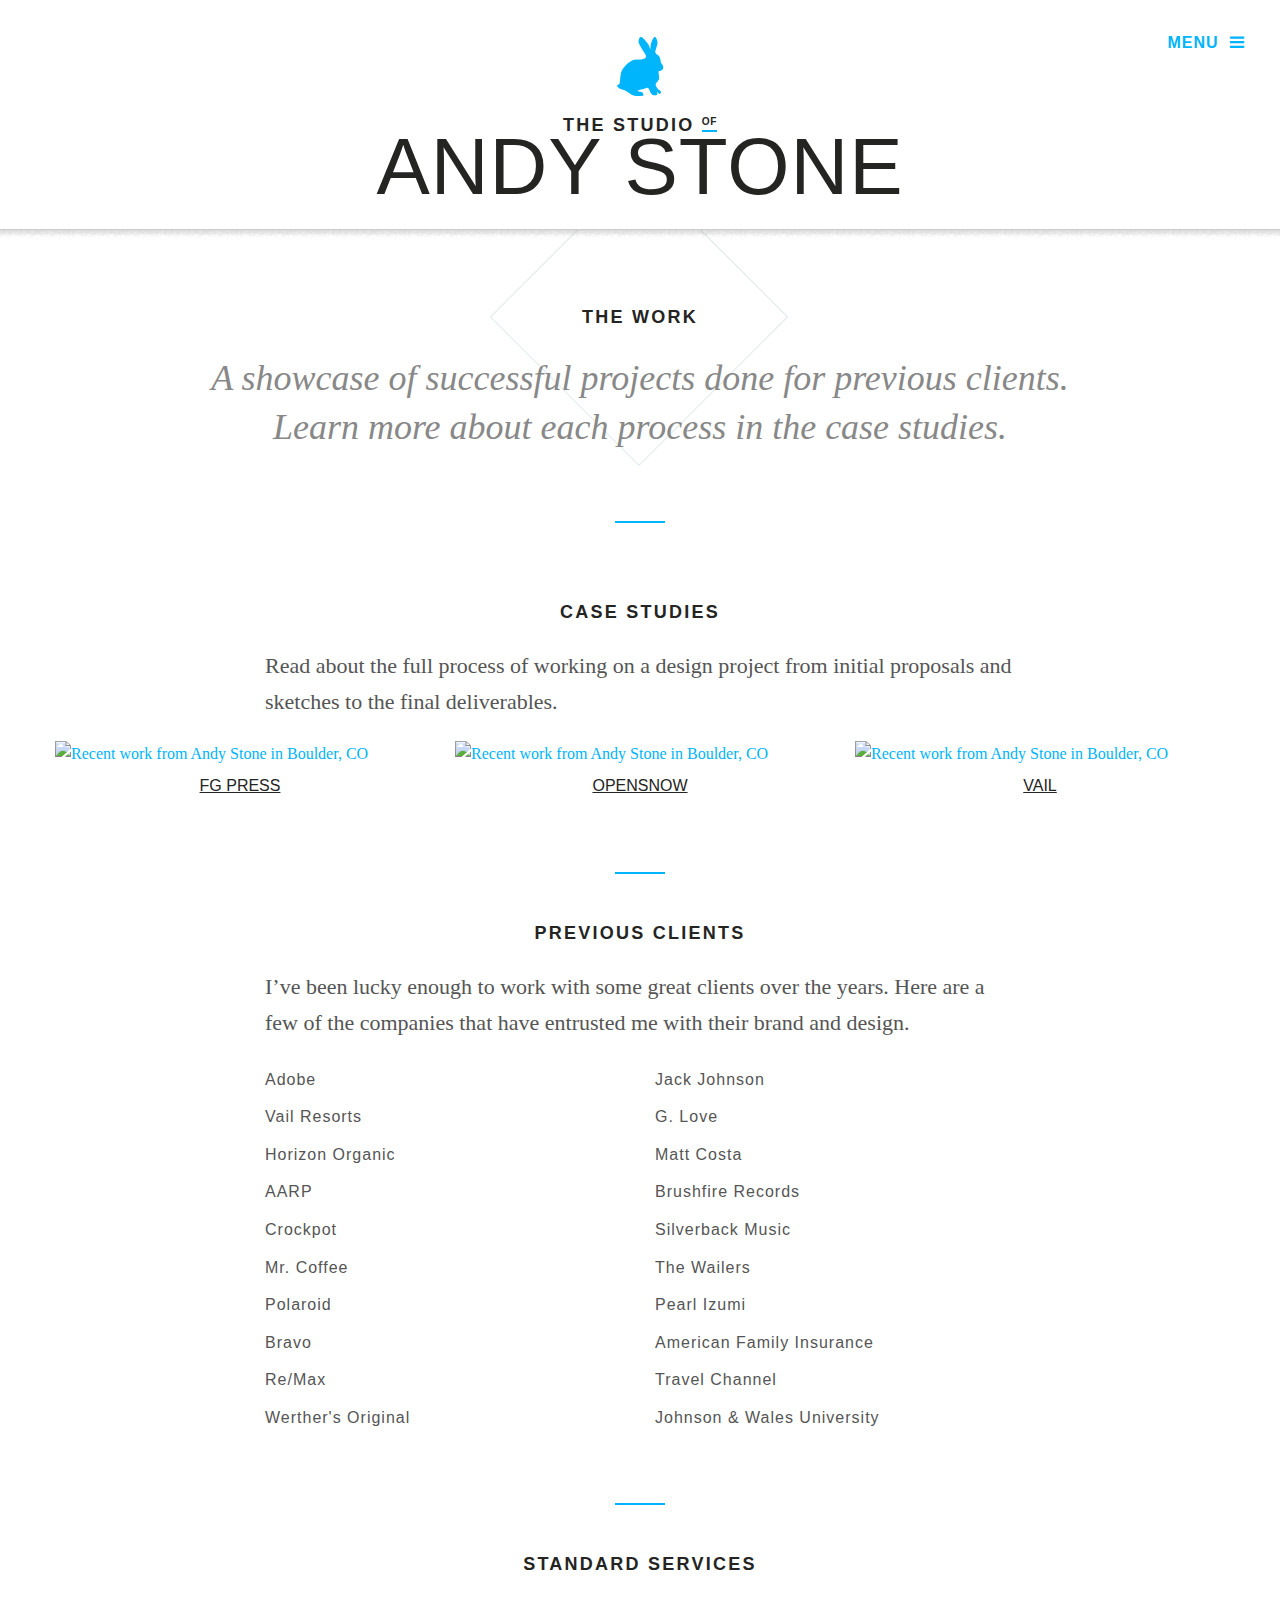
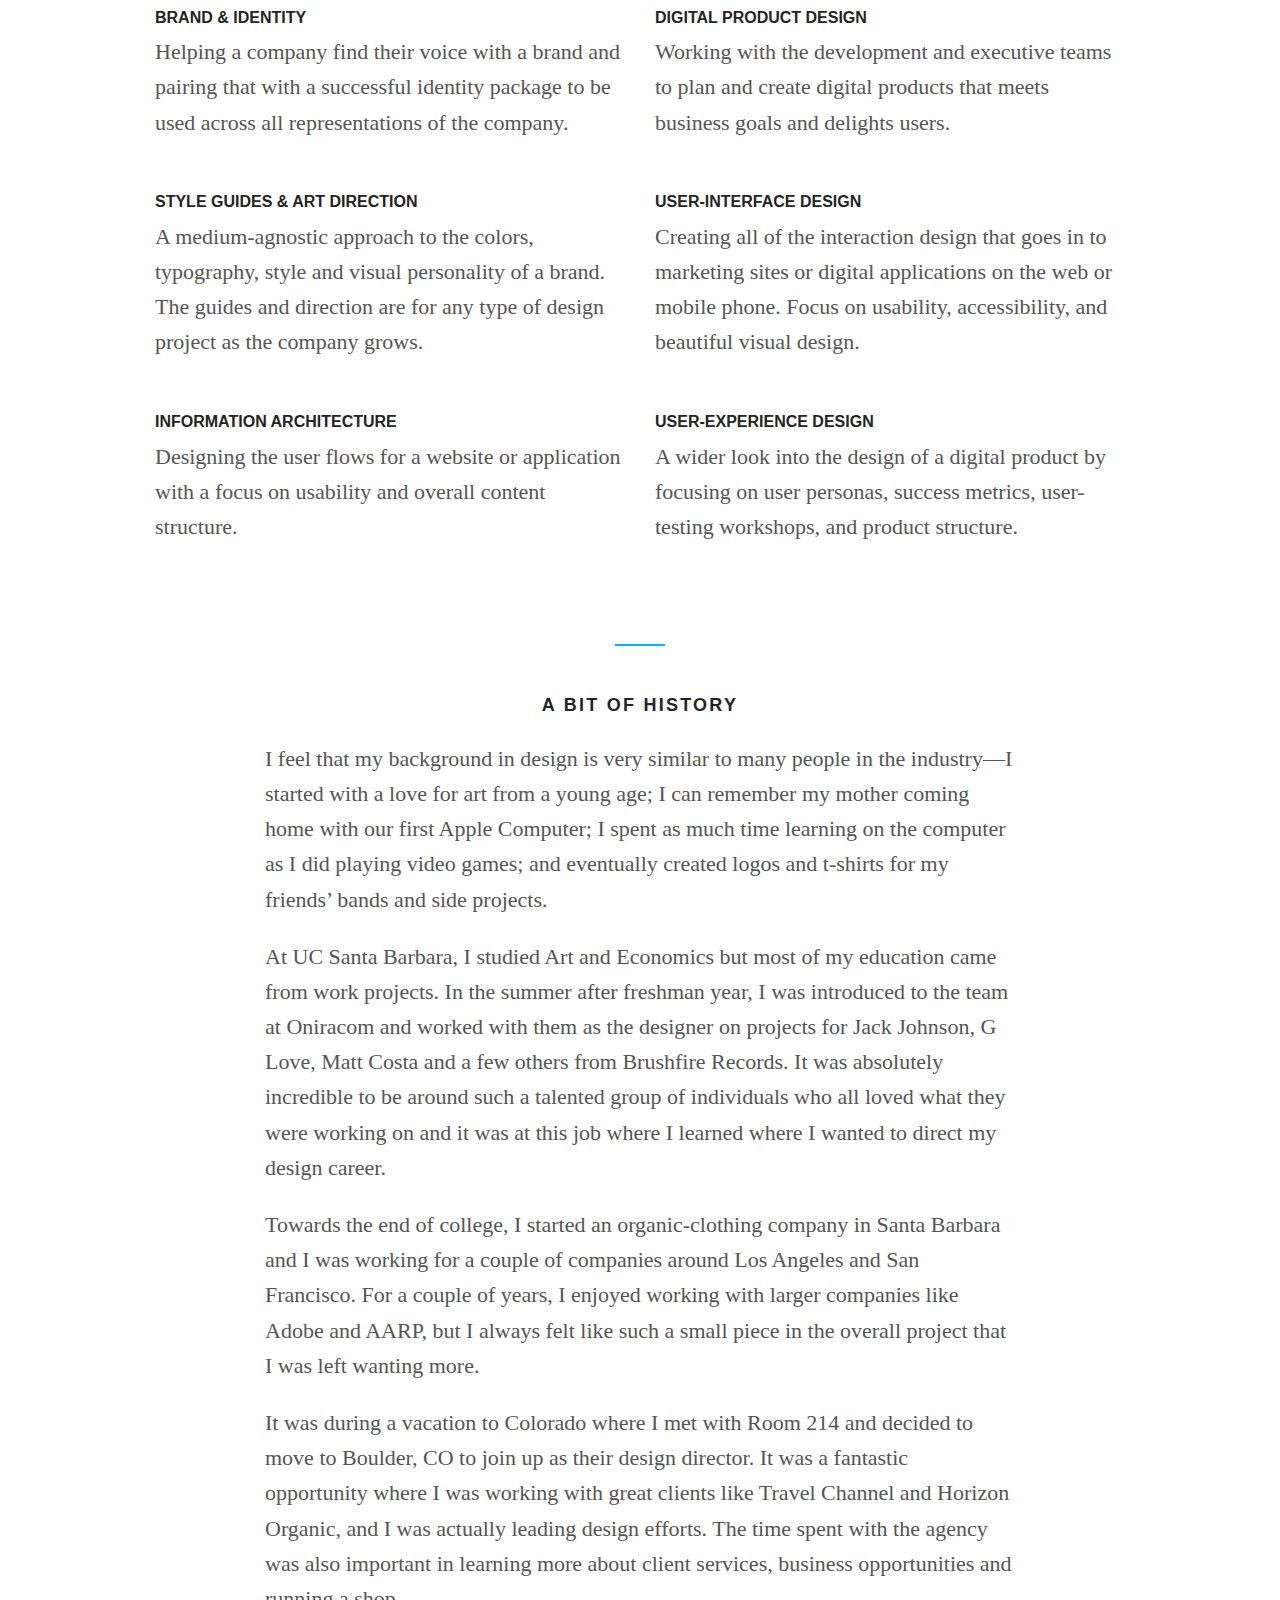
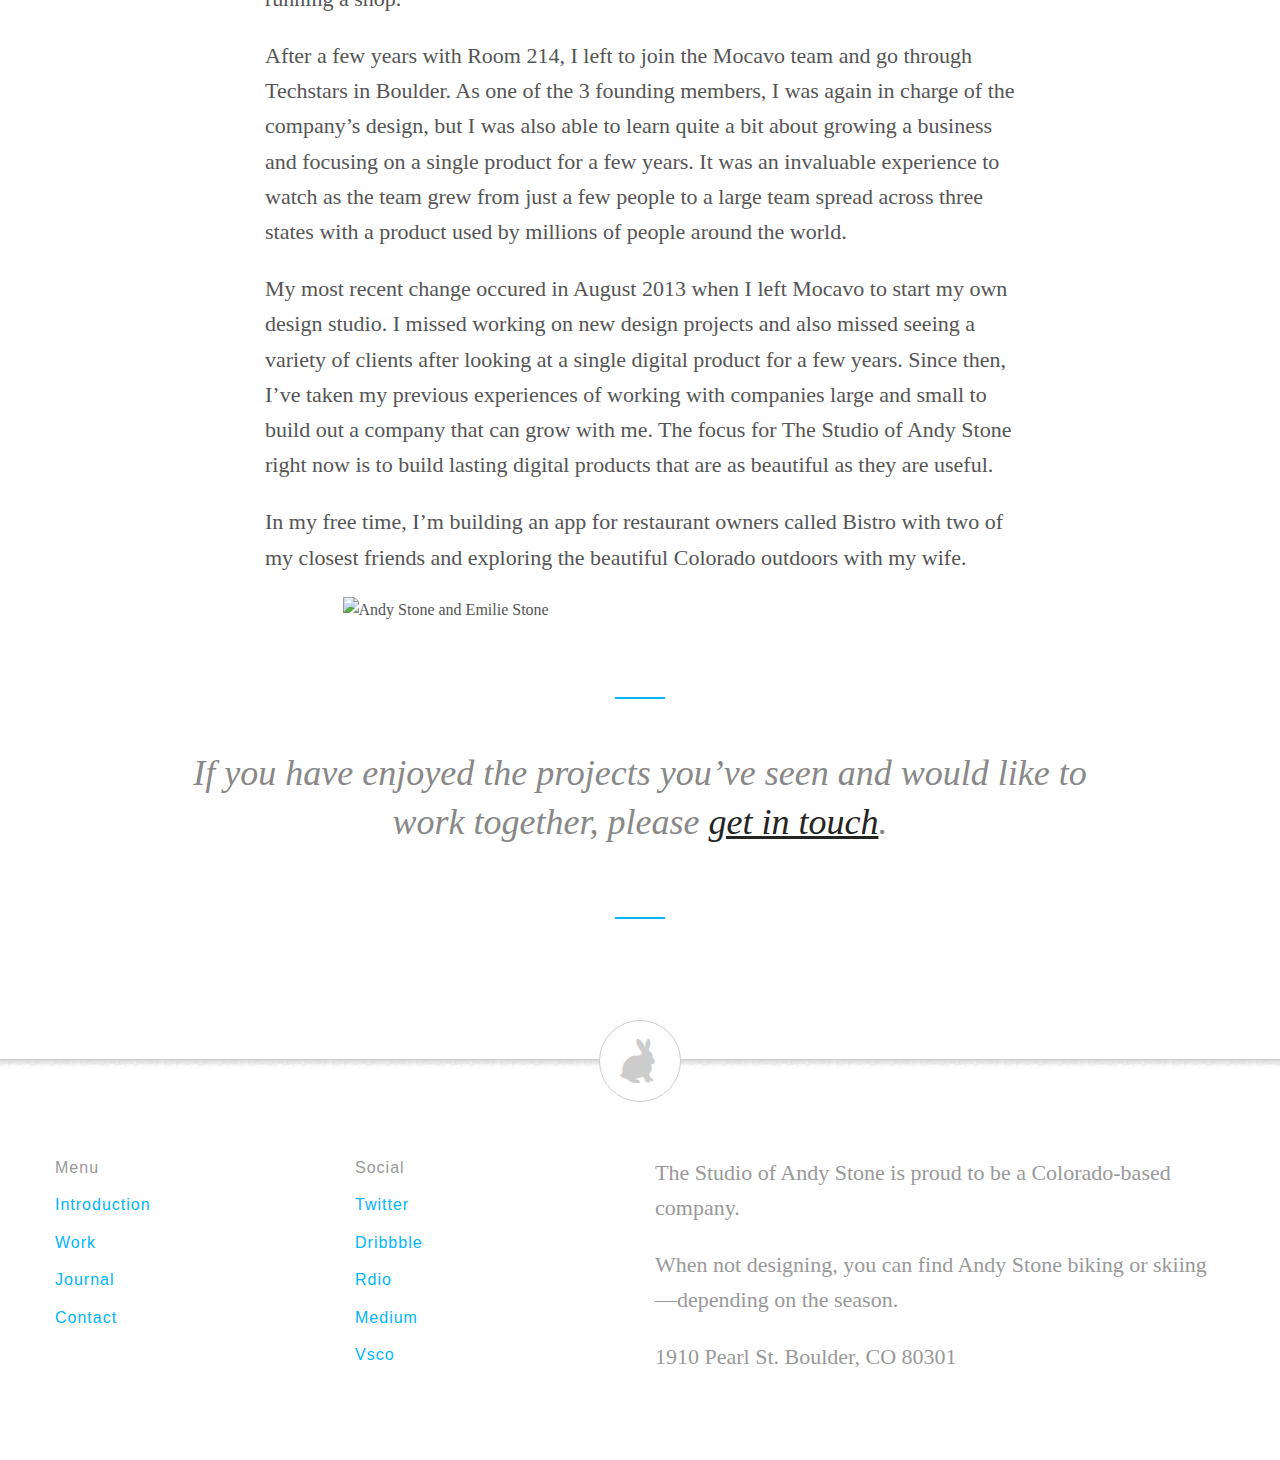
==== commit 55bcead0: "Fixing designs from some initial feedback" ====
--- a/working.html
+++ b/working.html
@@ -1,11 +1,11 @@
-<!DOCTYPE html>
+<!DOCTYPE HTML>
 <html lang="en">
 <head>
-    <title>Andy Stone | Digital & User-Interface Designer in Boulder, CO</title>
+    <title>Portfolio of Andy Stone | Digital & User-Interface Designer in Boulder, CO</title>
     <meta charset="utf-8">
     <meta name="viewport" content="width=device-width, initial-scale=1.0 user-scalable=no">
     <meta name="description" content="My name is Andy Stone, and I am a freelance digital designer living and designing in Boulder, CO. I work on websites, branding projects, and iPhone apps. I have experience in UI, UX, IA and every other acronym that you can think of.">
-    <meta name="keywords" content="design, freelance, contract, designer, boulder, colorado, denver, iphone, android, ios, app, responsive web design, branding, logo, logo designer, branding, user interface, user experience">
+    <meta name="keywords" content="design, freelance, contract, designer, boulder, colorado, denver, iphone, android, ios, app, responsive web design, branding, logo, logo designer, branding, user interfaces, user experience design">
     <meta name="author" content="Andy Stone">
     <link rel="shortcut icon" href="ico/favicon.png">
     <link href="css/design.css" rel="stylesheet">
@@ -15,114 +15,176 @@
 <body>
     <div id="container">
       <div class="content">
-        <div class="topbar">
-            <a href="javascript:;" id="menu-toggle">Menu <span class="mobile-nav">$</span></a>
+        <div class="hero">
+            <div class="topbar">
+                <a href="javascript:;" id="menu-toggle">Menu <span class="mobile-nav">%</span></a>
+            </div>
+                <div class="logo">
+                    <a href="#">
+                        <span class="rabbit">"</span>
+                        <h3>The Studio <span class="raise">of</span></h3>
+                        <h1>Andy Stone</h1>
+                    </a>
+                </div>
         </div>
+        <div class="bottomborder"></div>
+
+        <!--Page Content-->
+
         <div class="container">
-
-
-            <div class="hero">
-                <img src="img/andy-stone.jpg" alt="Andy Stone Designer in Boulder, CO" class="avatar">
-                <h1 class="logo"><a href="#">Andy Stone</a></h1>
-                <h4 class="tagline">bona fide design</h4>
-                <hr class="strikethrough" />
-                <div class="primarynav">
-                    <ul>
-                        <li><a href="index.html">Introduction</a></li>
-                        <li><a href="working.html" class="selected">Work</a></li>
-                        <li><a href="writing.html">Journal</a></li>
-                        <li><a href="keeping-in-touch.html">Contact</a></li>
-                    </ul>
-                </div>
-            </div>
-
-
-        <!--Page Content-->
-
-
             <div class="introduction">
-                <h3 class="subtitle" data-highlight="No. 1">My Portfolio</h3>
-                <p class="callout">Hello, I'm a designer living in Boulder, CO. Currently, I spend my time working on branding and interactive projects with a few select companies. I love good typography and bad movies.</p>
-                <p class="callout">
-            </div>
-
-
-            <div class="recentwriting">
-                <h3 class="subtitle" data-highlight="No. 2">Most Recent Article</h3>
-                <div class="articlesamplephoto">
-                    <a href="#"><img src="img/designreading.png" alt="Recommended reading for designers"></a>
-                </div>
-                <div class="articlesample">
-                    <h2><a href="#">Starting an Education in Design: Essential Reading</a></h2>
-                    <span class="articlemetadata">Published: <span class="date">August 12, 2013</span><span class="divider">|</span>Branding, Design, Education</span>
-                    <p>My father has run the same antique book shop for nearly twenty years and has dedicated much of his life to his love for books. From a very young age, I learned to love books by seeing the care and affinity that my father had for them. While the design community has amazing resources and websites for learning how to start out on your own, I still believe in the need for great books in a design education. I’ve been practicing and learning design, in one form or another, for nearly eleven years now. It is shocking just…<span class="readmore"><a href="#">Read More</a></span></p>
-                </div>
-            </div>
-
+                <h3 class="subtitle">The Work</h3>
+                    <div class="svgcontainer">
+                        <svg preserveAspectRatio="xMidYMin" width="300px" height="300px" viewBox="0 0 300 300" version="1.1" xmlns="http://www.w3.org/2000/svg"><g id="Page-1" stroke="none" stroke-width="1" fill="none" fill-rule="evenodd" sketch:type="MSPage"><g id="2.-portfolio" sketch:type="MSArtboardGroup" transform="translate(-362.000000, -160.000000)" stroke="#306273" opacity="0.15"><rect id="Rectangle-27" sketch:type="MSShapeGroup" transform="translate(511.000000, 308.901587) rotate(-315.000000) translate(-511.000000, -308.901587) " x="405.994643" y="203.89623" width="210.010714" height="210.010714"></rect></g></g></svg>
+                    </div>
+                <p class="callout">A showcase of successful projects done for previous clients. Learn more about each process in the case studies.</p>
+            </div>
+
+            <div class="clearfix"></div>
+            <div class="divider"></div>
 
             <div class="recentwork">
-                <h3 class="subtitle" data-highlight="No. 3">Featured Work</h3>
-                <p>My current work is a mixture of print, art direction and digital product design. You can click through to each project or learn a little more about my process in <a href="#">my portfolio</a>.</p>
+                <h3 class="subtitle">Case Studies</h3>
+                <p>Read about the full process of working on a design project from initial proposals and sketches to the final deliverables.</p>
             </div>
             <div class="recentworksamples">
                 <div class="recentworksample">
                     <a href="#"><img src="img/sample1.png" alt="Recent work from Andy Stone in Boulder, CO"></a>
+                    <div class="getmore"><a href="#">FG Press</a></div>
                 </div>
                 <div class="recentworksample">
                     <a href="#"><img src="img/sample2.png" alt="Recent work from Andy Stone in Boulder, CO"></a>
+                    <div class="getmore"><a href="#">OpenSnow</a></div>
                 </div>
                 <div class="recentworksample">
                     <a href="#"><img src="img/sample3.png" alt="Recent work from Andy Stone in Boulder, CO"></a>
-                </div>
-            </div>
-
-
-            <div class="currentinterests">
-                <h3 class="subtitle" data-highlight="No. 4">Current Interests</h3>
-                <p>I love collecting interesting stories, works of art, and photographs from around the web. In the hopes of reaching a wider audience, I want to share some of my favorites on this site. Not all are related to design, but hopefully they're all interesting.</p>
-                <ul>
-                    <a href="#">
-                        <li>
-                            <h5>Patrick Radden Keefe: Catching the World’s Most Notorious Drug Lord</h5>
-                            <p>El Chapo escaped from a maximum-security prison and evaded many attempts at capture, often hiding out in the Sierra Madre.</p>
-                        </li>
-                    </a>
-                    <a href="#">
-                        <li>
-                            <h5>Vincent Mahé’s Neighbours</h5>
-                            <p>French illustrator Vincent Mahé’s work is wonderful. You can see lots of it at his blog. I first discovered him through his project “Neighbours,” in which he captures those fleeting glimpses.</p>
-                        </li>
-                    </a>
-                    <a href="#">
-                        <li>
-                            <h5>SketchCasts - #5 - What's new in Sketch 3</h5>
-                            <p>Learn about the latest and greatest pieces of hardware being featured in Sketch.</p>
-                        </li>
-                    </a>
-                </ul>
-                <div class="loadmore"><a href="#">Load More</a></div>
-            </div>
-
+                    <div class="getmore"><a href="#">Vail</a></div>
+                </div>
+                <div class="clearfix"></div>
+            </div>
+
+            <div class="divider"></div>
+
+            <div class="previousclients">
+                <h3 class="subtitle">Previous Clients</h3>
+                <p>I’ve been lucky enough to work with some great clients over the years. Here are a few of the companies that have entrusted me with their brand and design.</p>
+                <div class="clientlist">
+                    <ul>
+                        <li>Adobe</li>
+                        <li>Vail Resorts</li>
+                        <li>Horizon Organic</li>
+                        <li>AARP</li>
+                        <li>Crockpot</li>
+                        <li>Mr. Coffee</li>
+                        <li>Polaroid</li>
+                        <li>Bravo</li>
+                        <li>Re/Max</li>
+                        <li>Werther's Original</li>
+                    </ul>
+                    <ul>
+                        <li>Jack Johnson</li>
+                        <li>G. Love</li>
+                        <li>Matt Costa</li>
+                        <li>Brushfire Records</li>
+                        <li>Silverback Music</li>
+                        <li>The Wailers</li>
+                        <li>Pearl Izumi</li>
+                        <li>American Family Insurance</li>
+                        <li>Travel Channel</li>
+                        <li>Johnson & Wales University</li>
+                    </ul>
+                </div>
+            </div>
+
+            <div class="clearfix"></div>
+            <div class="divider"></div>
+
+            <div class="standardservices">
+                <h3 class="subtitle">Standard Services</h3>
+                <div class="services">
+                    <h4>Brand & Identity</h4>
+                    <p>Helping a company find their voice with a brand and pairing that with a successful identity package to be used across all representations of the company.</p>
+                    <h4>Style Guides & Art Direction</h4>
+                    <p>A medium-agnostic approach to the colors, typography, style and visual personality of a brand. The guides and direction are for any type of design project as the company grows.</p>
+                    <h4>Information Architecture</h4>
+                    <p>Designing the user flows for a website or application with a focus on usability and overall content structure.</p>
+                </div>
+                <div class="services">
+                    <h4>Digital Product Design</h4>
+                    <p>Working with the development and executive teams to plan and create digital products that meets business goals and delights users.</p>
+                    <h4>User-Interface Design</h4>
+                    <p>Creating all of the interaction design that goes in to marketing sites or digital applications on the web or mobile phone. Focus on usability, accessibility, and beautiful visual design.</p>
+                    <h4>User-Experience Design</h4>
+                    <p>A wider look into the design of a digital product by focusing on user personas, success metrics, user-testing workshops, and product structure.</p>
+                </div>
+            </div>
+
+            <div class="clearfix"></div>
+            <div class="divider"></div>
+
+            <div class="history">
+                <h3 class="subtitle">A Bit of History</h3>
+                <p>I feel that my background in design is very similar to many people in the industry—I started with a love for art from a young age; I can remember my mother coming home with our first Apple Computer; I spent as much time learning on the computer as I did playing video games; and eventually created logos and t-shirts for my friends’ bands and side projects.</p>
+                <!--<p>The first branding project that I ever worked on was for my mom’s coffee shop when I was 12 years old—I named it Stone Ground Coffee Works (a name that seems better suited for present-day Brooklyn rather than San Diego in 2000) and drew an arts-and-crafts-inspired type. The logo tried to look like Frank Lloyd Wright meets a mom & pop shop. It was a fun pasttime, but I never knew that there was a career focused on doing that kind of work.</p>-->
+                <p>At UC Santa Barbara, I studied Art and Economics but most of my education came from work projects. In the summer after freshman year, I was introduced to the team at Oniracom and worked with them as the designer on projects for Jack Johnson, G Love, Matt Costa and a few others from Brushfire Records. It was absolutely incredible to be around such a talented group of individuals who all loved what they were working on and it was at this job where I learned where I wanted to direct my design career.</p>
+                <p>Towards the end of college, I started an organic-clothing company in Santa Barbara and I was working for a couple of companies around Los Angeles and San Francisco. For a couple of years, I enjoyed working with larger companies like Adobe and AARP, but I always felt like such a small piece in the overall project that I was left wanting more.</p>
+                <p>It was during a vacation to Colorado where I met with Room 214 and decided to move to Boulder, CO to join up as their design director. It was a fantastic opportunity where I was working with great clients like Travel Channel and Horizon Organic, and I was actually leading design efforts. The time spent with the agency was also important in learning more about client services, business opportunities and running a shop.</p>
+                <p>After a few years with Room 214, I left to join the Mocavo team and go through Techstars in Boulder. As one of the 3 founding members, I was again in charge of the company’s design, but I was also able to learn quite a bit about growing a business and focusing on a single product for a few years. It was an invaluable experience to watch as the team grew from just a few people to a large team spread across three states with a product used by millions of people around the world.</p>
+                <p>My most recent change occured in August 2013 when I left Mocavo to start my own design studio. I missed working on new design projects and also missed seeing a variety of clients after looking at a single digital product for a few years. Since then, I’ve taken my previous experiences of working with companies large and small to build out a company that can grow with me. The focus for The Studio of Andy Stone right now is to build lasting digital products that are as beautiful as they are useful.</p>
+                <p>In my free time, I’m building an app for restaurant owners called Bistro with two of my closest friends and exploring the beautiful Colorado outdoors with my wife.</p>
+                <div class="historyphoto">
+                    <img src="img/andy-and-emilie.png" alt="Andy Stone and Emilie Stone">
+                </div>
+            </div>
+
+            <div class="clearfix"></div>
+            <div class="divider"></div>
+
+            <p class="callout">If you have enjoyed the projects you’ve seen and would like to work together, please <a href="#">get in touch</a>.</p>
+
+            <div class="clearfix"></div>
+            <div class="divider"></div>
 
         </div>
 
 
-        <div class="footer">
-
+
+        <footer>
+        <div class="bottomborder"></div>
             <div class="container">
                 <div class="footerlogo">
                     <a href="#"><span class="rabbit">"</span></a>
                 </div>
                 <div class="footercontent">
+                    <div class="footernavigation">
+                        <ul>
+                            <li>Menu</li>
+                            <li><a href="index.html" class="selected">Introduction</a></li>
+                            <li><a href="working.html">Work</a></li>
+                            <li><a href="writing.html">Journal</a></li>
+                            <li><a href="keeping-in-touch.html">Contact</a></li>
+                        </ul>
+                    </div>
+                    <div class="footernavigation">
+                        <ul>
+                            <li>Social</li>
+                            <li><a href="http://twitter.com/andystone" target="_blank">Twitter</a></li>
+                            <li><a href="http://dribbble.com/andystone" target="_blank">Dribbble</a></li>
+                            <li><a href="http://rdio.com/people/andystone" target="_blank">Rdio</a></li>
+                            <li><a href="http://medium.com/@andystone" target="_blank">Medium</a></li>
+                            <li><a href="http://andystone.vsco.co/" target="_blank">Vsco</a></li>
+                        </ul>
+                    </div>
                     <div class="footerinformation">
-                        <h3>Created by Andy Stone in Boulder, CO</h3>
-                        <p>Be cool. Come back soon.</p>
-                    </div>
-                </div>
-
-            </div>
-
-        </div>
+                        <p>The Studio of Andy Stone is proud to be a Colorado-based company.</p>
+                        <p>When not designing, you can find Andy Stone biking or skiing—depending on the season. </p>
+                        <p>1910 Pearl St. Boulder, CO 80301</p>
+                    </div>
+                </div>
+
+            </div>
+
+        </footer>
 
 
         <!--End Page Content-->
@@ -132,7 +194,7 @@
 
 
     <nav>
-        <a href="javascript:;" id="nav-close">#</a>
+        <a href="javascript:;" id="nav-close">$</a>
         <h3>Navigation</h3>
         <ul>
             <li><a href="index.html">Introduction</a></li>
@@ -146,6 +208,7 @@
             <li><a href="http://dribbble.com/andystone" target="_blank">Dribbble</a></li>
             <li><a href="http://rdio.com/people/andystone" target="_blank">Rdio</a></li>
             <li><a href="http://medium.com/@andystone" target="_blank">Medium</a></li>
+            <li><a href="http://andystone.vsco.co/" target="_blank">Vsco</a></li>
         </ul>
         <div class="logomark">
             <span class="rabbit">"</span>
--- a/css/design.css
+++ b/css/design.css
@@ -31,23 +31,6 @@
 .icon-menu:before {
   content: "\24";
 }
-.text-left {
-  text-align: left;
-}
-.text-right {
-  text-align: right;
-}
-.text-center {
-  text-align: center;
-}
-.img-responsive {
-  display: block;
-  max-width: 100%;
-  height: auto;
-}
-.img-circle {
-  border-radius: 50%;
-}
 /*! normalize.css v3.0.0 | MIT License | git.io/normalize */
 html {
   -ms-text-size-adjust: 100%;
@@ -934,20 +917,32 @@
 .maincontent:after,
 .hero:before,
 .hero:after,
-.introduction:before,
-.introduction:after,
+.footercontent:before,
+.footercontent:after,
+.callout:before,
+.callout:after,
+.aboutme:before,
+.aboutme:after,
+.recentwork:before,
+.recentwork:after,
+.recentworksamples:before,
+.recentworksamples:after,
 .recentwriting:before,
 .recentwriting:after,
 .articlesamplephoto:before,
 .articlesamplephoto:after,
-.recentwork:before,
-.recentwork:after,
-.recentworksamples:before,
-.recentworksamples:after,
 .currentinterests:before,
 .currentinterests:after,
-.footercontent:before,
-.footercontent:after {
+.previousclients:before,
+.previousclients:after,
+.clientlist:before,
+.clientlist:after,
+.standardservices:before,
+.standardservices:after,
+.history:before,
+.history:after,
+.historyphoto:before,
+.historyphoto:after {
   content: " ";
   display: table;
 }
@@ -957,13 +952,19 @@
 .row:after,
 .maincontent:after,
 .hero:after,
-.introduction:after,
+.footercontent:after,
+.callout:after,
+.aboutme:after,
+.recentwork:after,
+.recentworksamples:after,
 .recentwriting:after,
 .articlesamplephoto:after,
-.recentwork:after,
-.recentworksamples:after,
 .currentinterests:after,
-.footercontent:after {
+.previousclients:after,
+.clientlist:after,
+.standardservices:after,
+.history:after,
+.historyphoto:after {
   clear: both;
 }
 .center-block {
@@ -1301,65 +1302,30 @@
 #yui3-css-stamp.cssreset {
   display: none;
 }
-.maincontent {
-  margin-left: -15px;
-  margin-right: -15px;
-  position: relative;
-  min-height: 1px;
-  -webkit-box-sizing: border-box;
-  -moz-box-sizing: border-box;
-  box-sizing: border-box;
-  padding-left: 15px;
-  padding-right: 15px;
-}
-@media (min-width: 992px) {
-  .maincontent {
-    float: left;
-    width: 83.33333333333334%;
-  }
-}
-@media (min-width: 992px) {
-  .maincontent {
-    margin-left: 8.333333333333332%;
-  }
-}
-@media (min-width: 1200px) {
-  .maincontent {
-    float: left;
-    width: 66.66666666666666%;
-  }
-}
-@media (min-width: 1200px) {
-  .maincontent {
-    margin-left: 16.666666666666664%;
-  }
-}
-.border-top {
-  border-top: 1px solid #cbd7d3;
-}
-.border-bottom {
-  border-bottom: 1px solid #cbd7d3;
-}
 html,
 body {
   height: 100%;
-  font-family: "Mercury Text G1 A", "Mercury Text G1 B", georgia, serif;
-  background-color: #fcfaf7;
+  background-color: #ffffff;
 }
 body {
-  font-family: "Mercury Text G1 A", "Mercury Text G1 B", georgia, serif;
+  font-family: "Hoefler Text A", "Hoefler Text B", georgia, serif;
   font-size: 16px;
-  color: #222222;
+  color: #555555;
   line-height: 1.6;
+}
+@media screen and (max-width: 479px) {
+  body {
+    font-size: 14px;
+  }
 }
 a {
   text-decoration: none;
   outline: none;
-  color: #e46e57;
+  color: #00b5fb;
 }
 a:hover,
 a:focus {
-  color: #b8371d;
+  color: #0090c8;
   cursor: pointer;
   outline: none;
   text-decoration: none;
@@ -1378,163 +1344,113 @@
 }
 h1 {
   font-family: "Knockout 27 A", "Knockout 27 B", impact, helvetica, sans-serif;
-  font-size: 6em;
+  color: #242423;
+  font-size: 5em;
+  line-height: 1em;
+  text-align: center;
+  letter-spacing: 1px;
   text-transform: uppercase;
-  letter-spacing: -1px;
   font-weight: 100;
 }
 h2 {
-  font-family: "Ideal Sans SSm A", "Ideal Sans SSm B", helvetica, sans-serif;
-  font-size: 1.6em;
-  line-height: 1.4;
-  font-weight: 200;
-  color: #222222;
-  margin-bottom: .3em;
+  font-family: "Hoefler Titling A", "Hoefler Titling B", georgia, serif;
+  font-size: 2.25em;
+  font-style: italic;
+  line-height: 1.2;
+  font-weight: 300;
 }
 h3 {
-  font-family: "Ideal Sans SSm A", "Ideal Sans SSm B", helvetica, sans-serif;
+  font-family: "Verlag A", "Verlag B", helvetica, sans-serif;
   font-size: 1em;
   text-transform: uppercase;
-  font-weight: 500;
+  font-weight: 700;
 }
 h4 {
-  font-family: "Mercury Text G1 A", "Mercury Text G1 B", georgia, serif;
-  font-style: italic;
-  color: #626262;
-  display: inline-block;
-  font-size: 1.25em;
-  font-weight: 400;
+  font-family: "Verlag A", "Verlag B", helvetica, sans-serif;
+  font-size: 1em;
+  text-transform: uppercase;
+  font-weight: 700;
+  color: #242423;
 }
 h5 {
-  font-size: 1.4em;
-  font-weight: 400;
-  font-family: "Mercury Text G1 A", "Mercury Text G1 B", georgia, serif;
+  font-size: 1.375em;
+  font-weight: 300;
+  font-family: "Hoefler Text A", "Hoefler Text B", georgia, serif;
+  line-height: 1.4;
 }
 p {
-  font-size: 1.25em;
-  margin-bottom: 2em;
+  font-size: 1.375em;
+  margin-bottom: 1em;
   color: #555555;
 }
 p a {
-  color: #222222;
-  background-position: 0 1.05em;
+  color: #242423;
+  background-position: 0 1.1em;
   background-size: 1px 1px;
   text-decoration: none;
-  background-image: linear-gradient(#ffffff 50%, #222222 50%);
+  background-image: linear-gradient(#ffffff 50%, #555555 50%);
   background-repeat: repeat-x;
 }
 p a:hover {
-  color: #555555;
-  background-image: linear-gradient(#ffffff 50%, #555555 50%);
-}
-.subtitle {
-  text-align: center;
-  position: relative;
-  margin-bottom: 25px;
-}
-.subtitle:before {
-  content: attr(data-highlight);
-  position: absolute;
-  top: -0.7em;
-  left: 2em;
-  font-family: "Mercury Text G1 A", "Mercury Text G1 B", georgia, serif;
-  font-style: italic;
-  font-weight: 100;
-  color: rgba(0, 0, 0, 0.1);
-  font-size: 3.5em;
-  text-transform: none;
-  letter-spacing: -2px;
+  background-image: linear-gradient(#ffffff 50%, #00b5fb 50%);
+  color: #00b5fb;
+}
+@media (-webkit-max-device-pixel-ratio: 1.5), (max-resolution: 144dpi) {
+  p a {
+    text-decoration: underline;
+  }
+  p a:hover,
+  p a:focus {
+    text-decoration: underline;
+  }
 }
 ul {
   list-style: none;
-  font-family: "Ideal Sans SSm A", "Ideal Sans SSm B", helvetica, sans-serif;
+  font-family: "Verlag A", "Verlag B", helvetica, sans-serif;
   -webkit-padding-start: 0;
+  letter-spacing: 0.0625em;
 }
 hr {
   border-style: none;
   border-width: 0;
-  border-top: 1px solid #dddddd;
+  border-top: 1px solid #cccccc;
   margin-top: 0;
   margin-bottom: 0;
 }
 .container {
-  background: #fcfaf7;
+  background: #ffffff;
+}
+.container .subtitle {
+  margin-bottom: 27px;
+}
+@media screen and (max-width: 479px) {
+  .container .subtitle {
+    text-align: left;
+  }
 }
 .rabbit {
   font-family: "andy";
   font-size: 5em;
-  color: #cbd7d3;
+  color: #cccccc;
   display: inline-block;
   margin: 0 95px;
   text-align: center;
 }
 .rabbit:hover,
 .rabbit:focus {
-  color: #cbd7d3;
+  color: #cccccc;
   cursor: default;
   text-decoration: none;
 }
-.hero {
-  margin-top: 36px;
-  text-align: center;
-  margin-left: -15px;
-  margin-right: -15px;
-}
-.avatar {
-  width: 120px;
-  height: 120px;
+.img-responsive {
+  display: block;
+  max-width: 100%;
+  height: auto;
+}
+.img-circle {
   border-radius: 50%;
-  display: block;
-  margin-left: auto;
-  margin-right: auto;
-}
-.logo {
-  margin-top: 5px;
-  line-height: 1;
-}
-.logo a {
-  -webkit-transition: all 0.25s cubic-bezier(0.2, 0.3, 0.25, 0.9);
-  -moz-transition: all 0.25s cubic-bezier(0.2, 0.3, 0.25, 0.9);
-  -o-transition: all 0.25s cubic-bezier(0.2, 0.3, 0.25, 0.9);
-  transition: all 0.25s cubic-bezier(0.2, 0.3, 0.25, 0.9);
-}
-.tagline {
-  padding: 0 25px;
-  background: #fcfaf7;
-}
-.strikethrough {
-  margin-top: -15px;
-  z-index: -1;
-  width: 50%;
-}
-.primarynav {
-  border-bottom: 1px solid #dddddd;
-}
-.primarynav a {
-  color: #222222;
-  -webkit-transition: all 0.25s cubic-bezier(0.2, 0.3, 0.25, 0.9);
-  -moz-transition: all 0.25s cubic-bezier(0.2, 0.3, 0.25, 0.9);
-  -o-transition: all 0.25s cubic-bezier(0.2, 0.3, 0.25, 0.9);
-  transition: all 0.25s cubic-bezier(0.2, 0.3, 0.25, 0.9);
-}
-.primarynav a:hover,
-.primarynav a:focus {
-  color: #e46e57;
-}
-.primarynav li {
-  display: inline-block;
-  padding: 15px;
-  margin: 20px 50px 15px;
-  font-size: 1em;
-  font-weight: 300;
-  text-transform: uppercase;
-  letter-spacing: 1px;
-}
-.primarynav .selected {
-  color: #e46e57;
-}
-.introduction {
-  margin-top: 90px;
+}
+.maincontent {
   margin-left: -15px;
   margin-right: -15px;
   position: relative;
@@ -1546,40 +1462,24 @@
   padding-right: 15px;
 }
 @media (min-width: 992px) {
-  .introduction {
-    float: left;
-    width: 83.33333333333334%;
-  }
-}
-@media (min-width: 992px) {
-  .introduction {
-    margin-left: 8.333333333333332%;
-  }
-}
-@media (min-width: 1200px) {
-  .introduction {
+  .maincontent {
     float: left;
     width: 66.66666666666666%;
   }
 }
-@media (min-width: 1200px) {
-  .introduction {
+@media (min-width: 992px) {
+  .maincontent {
     margin-left: 16.666666666666664%;
   }
 }
 .callout {
-  margin-top: 0;
-  margin-bottom: 1em;
-  font-size: 1.5em;
-  color: #555555;
-  font-family: "Ideal Sans SSm A", "Ideal Sans SSm B", helvetica, sans-serif;
-  font-weight: 200;
+  font-family: "Hoefler Titling A", "Hoefler Titling B", georgia, serif;
+  color: #888888;
+  font-size: 2.25em;
+  line-height: 1.35;
+  font-weight: 300;
   text-align: center;
-}
-.recentwriting {
-  margin-top: 40px;
-  margin-left: -15px;
-  margin-right: -15px;
+  font-style: italic;
   position: relative;
   min-height: 1px;
   -webkit-box-sizing: border-box;
@@ -1588,144 +1488,282 @@
   padding-left: 15px;
   padding-right: 15px;
 }
-@media (min-width: 992px) {
-  .recentwriting {
+@media (min-width: 768px) {
+  .callout {
     float: left;
     width: 83.33333333333334%;
   }
 }
-@media (min-width: 992px) {
-  .recentwriting {
+@media (min-width: 768px) {
+  .callout {
     margin-left: 8.333333333333332%;
   }
 }
-@media (min-width: 1200px) {
-  .recentwriting {
-    float: left;
-    width: 66.66666666666666%;
-  }
-}
-@media (min-width: 1200px) {
-  .recentwriting {
-    margin-left: 16.666666666666664%;
-  }
-}
-.articlesamplephoto {
+.mainparagraph {
+  font-family: "Hoefler Text A", "Hoefler Text B", georgia, serif;
+  color: #555555;
+  font-size: 1.375em;
+  line-height: 2em;
+  font-weight: 400;
+  text-align: left;
+  margin-bottom: 1em;
+}
+.subtitle {
+  font-family: "Verlag A", "Verlag B", helvetica, sans-serif;
+  color: #242423;
+  font-size: 1.125em;
+  line-height: 1em;
+  text-transform: uppercase;
+  font-weight: 700;
+  text-align: center;
+  letter-spacing: 0.125em;
+  position: relative;
+}
+.raise {
+  font-size: 0.5625em;
+  line-height: 1.4;
+  font-weight: 800;
+  letter-spacing: 0.0625em;
+  display: inline-block;
+  position: relative;
+  top: -0.55em;
+  border-bottom: 2px solid #00b5fb;
+}
+.number {
+  margin-right: 25px;
+}
+@media screen and (max-width: 479px) {
+  .number {
+    text-align: left;
+    margin-right: 15px;
+  }
+}
+.simplelist {
+  font-family: "Verlag A", "Verlag B", helvetica, sans-serif;
+  color: #242423;
+  font-size: 1.125em;
+  line-height: 1em;
+  text-transform: uppercase;
+  font-weight: 700;
+  text-align: center;
+  letter-spacing: 0.125em;
+  position: relative;
+  font-size: 1em;
+  line-height: 2em;
+  text-align: left;
+}
+.metadata {
+  font-family: "Verlag A", "Verlag B", helvetica, sans-serif;
+  color: #999999;
+  font-size: 1em;
+  font-weight: 700;
+  display: block;
+  letter-spacing: 0.125em;
+}
+.metadata strong {
+  color: #242423;
+}
+.metadata span {
+  margin-left: 1em;
+  margin-right: 1em;
+}
+.divider {
+  clear: both;
+  margin: 50px auto;
+  text-align: center;
+  width: 50px;
+  height: 2px;
+  background-color: #00b5fb;
+}
+.getmore {
+  text-align: center;
+  font-family: "Verlag A", "Verlag B", helvetica, sans-serif;
+  text-transform: uppercase;
+  margin-top: 15px;
+  margin-bottom: 27px;
+  font-size: 1em;
+  line-height: 1;
+  clear: both;
+  display: block;
+}
+.getmore a {
+  color: #242423;
+  background-position: 0 1.1em;
+  background-size: 1px 1px;
+  text-decoration: none;
+  background-image: linear-gradient(#ffffff 50%, #555555 50%);
+  background-repeat: repeat-x;
+}
+.getmore a:hover {
+  background-image: linear-gradient(#ffffff 50%, #00b5fb 50%);
+  color: #00b5fb;
+}
+@media (-webkit-max-device-pixel-ratio: 1.5), (max-resolution: 144dpi) {
+  .getmore a {
+    text-decoration: underline;
+  }
+  .getmore a:hover,
+  .getmore a:focus {
+    text-decoration: underline;
+  }
+}
+.svgcontainer {
+  width: 100%;
+  height: 1px;
+}
+svg {
+  position: relative;
+  top: -11.6em;
+  z-index: 0;
+  display: block;
+  margin: 0 auto;
+}
+@media screen and (max-width: 479px) {
+  svg {
+    display: none;
+    visibility: hidden;
+  }
+}
+.hero {
+  text-align: center;
+  background: #ffffff;
+  border-bottom: 1px solid #cccccc;
+  z-index: 1000;
+  position: relative;
+}
+.bottomborder {
+  display: block;
+  width: 100%;
+  height: 13px;
+  background: url(../img/dropshadow@2x.png) top left repeat-x;
+  background-size: 84px 10px;
+}
+.logo {
+  padding: 32px 0;
+  line-height: 1;
+  display: block;
+  -webkit-transition: all 0.25s cubic-bezier(0.2, 0.3, 0.25, 0.9);
+  -moz-transition: all 0.25s cubic-bezier(0.2, 0.3, 0.25, 0.9);
+  -o-transition: all 0.25s cubic-bezier(0.2, 0.3, 0.25, 0.9);
+  transition: all 0.25s cubic-bezier(0.2, 0.3, 0.25, 0.9);
+}
+@media screen and (min-width: 768px) {
+  .logo {
+    width: 50%;
+    text-align: center;
+    margin: auto;
+  }
+}
+.logo a {
+  display: block;
+}
+.logo .rabbit {
+  font-size: 4em;
+  color: #00b5fb;
+  margin-bottom: 20px;
+  position: relative;
+  left: 6px;
+  cursor: pointer;
+}
+.logo h3 {
+  font-family: "Verlag A", "Verlag B", helvetica, sans-serif;
+  color: #242423;
+  font-size: 1.125em;
+  line-height: 1em;
+  text-transform: uppercase;
+  font-weight: 700;
+  text-align: center;
+  letter-spacing: 0.125em;
+  position: relative;
+}
+.logo h1 {
+  line-height: .75em;
+}
+@media screen and (min-width: 768px) {
+  .heroimage {
+    display: block;
+    background: url(../img/heroimage.jpg) no-repeat center center;
+    background-size: 100%;
+  }
+  .heroimage .rabbit,
+  .heroimage h1,
+  .heroimage h3,
+  .heroimage a {
+    color: #ffffff !important;
+  }
+  .heroimage .raise {
+    border-color: #ffffff;
+  }
+  .heroimage #menutoggle:hover,
+  .heroimage #menutoggle:focus {
+    opacity: .75;
+  }
+}
+.noimage {
+  background-image: none;
+}
+@media screen and (max-width: 767px) {
+  .noimage {
+    background-image: url(../img/dropshadow@2x.png);
+  }
+}
+footer {
+  border-top: 1px solid #cccccc;
+  margin-top: 90px;
+}
+footer ul,
+footer p {
+  color: #999999;
+}
+.footerlogo {
+  border-radius: 50%;
+  display: block;
+  margin-left: auto;
+  margin-right: auto;
+  text-align: center;
+  background-color: #ffffff;
+  width: 80px;
+  height: 80px;
+  margin-top: -53px;
+  border: 1px solid #cccccc;
+}
+.footerlogo .rabbit {
+  margin: 0;
+  font-size: 3em;
+  color: #cccccc;
+  position: relative;
+  right: -2px;
+  cursor: pointer;
+}
+.footercontent {
   margin-left: -15px;
   margin-right: -15px;
-  position: relative;
+  padding: 53px 0;
+}
+.footernavigation {
   float: left;
-  width: 83.33333333333334%;
+  width: 50%;
+  position: relative;
   min-height: 1px;
   -webkit-box-sizing: border-box;
   -moz-box-sizing: border-box;
   box-sizing: border-box;
   padding-left: 15px;
   padding-right: 15px;
-  margin-left: 8.333333333333332%;
-  margin-bottom: 20px;
-  -webkit-transition: all 0.25s cubic-bezier(0.2, 0.3, 0.25, 0.9);
-  -moz-transition: all 0.25s cubic-bezier(0.2, 0.3, 0.25, 0.9);
-  -o-transition: all 0.25s cubic-bezier(0.2, 0.3, 0.25, 0.9);
-  transition: all 0.25s cubic-bezier(0.2, 0.3, 0.25, 0.9);
+  margin-bottom: 27px;
 }
 @media (min-width: 768px) {
-  .articlesamplephoto {
+  .footernavigation {
     float: left;
-    width: 66.66666666666666%;
-  }
-}
-@media (min-width: 768px) {
-  .articlesamplephoto {
-    margin-left: 16.666666666666664%;
-  }
-}
-.articlesamplephoto:before,
-.articlesamplephoto:after {
-  content: " ";
-  display: table;
-}
-.articlesamplephoto:after {
-  clear: both;
-}
-.articlesamplephoto:before,
-.articlesamplephoto:after {
-  content: " ";
-  display: table;
-}
-.articlesamplephoto:after {
-  clear: both;
-}
-.articlesamplephoto img {
+    width: 25%;
+  }
+}
+.footernavigation li {
+  margin-bottom: .75em;
+}
+.footerinformation {
+  float: left;
   width: 100%;
-}
-.articlesamplephoto:hover,
-.articlesamplephoto:focus {
-  opacity: .85;
-  cursor: pointer;
-}
-.articlesample {
-  clear: both;
-}
-.articlesample a {
-  color: #222222;
-  background-position: 0 1.1em;
-  background-size: 1px 1px;
-  text-decoration: none;
-  background-image: linear-gradient(#ffffff 50%, #222222 50%);
-  background-repeat: repeat-x;
-}
-.articlesample a:hover {
-  color: #555555;
-  background-image: linear-gradient(#ffffff 50%, #555555 50%);
-}
-.articlemetadata {
-  font-family: "Ideal Sans SSm A", "Ideal Sans SSm B", helvetica, sans-serif;
-  text-transform: uppercase;
-  letter-spacing: 1px;
-  color: #959595;
-  font-size: .8em;
-  margin-top: .6em;
-  margin-bottom: .5em;
-  display: block;
-}
-.date {
-  text-transform: none;
-  font-size: .85rem;
-  color: #555555;
-  letter-spacing: 0;
-}
-.divider {
-  display: inline-block;
-  margin: 0 1em;
-}
-.readmore {
-  font-family: "Ideal Sans SSm A", "Ideal Sans SSm B", helvetica, sans-serif;
-  text-transform: uppercase;
-  font-size: .65em;
-  display: inline-block;
-  padding-left: 1em;
-  letter-spacing: 1px;
-}
-.readmore a {
-  color: #222222;
-  background-position: 0 0.95em;
-  background-size: 1px 1px;
-  text-decoration: none;
-  background-image: linear-gradient(#ffffff 50%, #222222 50%);
-  background-repeat: repeat-x;
-}
-.readmore a:hover {
-  color: #555555;
-  background-image: linear-gradient(#ffffff 50%, #555555 50%);
-}
-.readmore a {
-  color: #959595;
-}
-.recentwork {
-  margin-top: 40px;
-  margin-left: -15px;
-  margin-right: -15px;
   position: relative;
   min-height: 1px;
   -webkit-box-sizing: border-box;
@@ -1734,205 +1772,11 @@
   padding-left: 15px;
   padding-right: 15px;
 }
-@media (min-width: 992px) {
-  .recentwork {
-    float: left;
-    width: 83.33333333333334%;
-  }
-}
-@media (min-width: 992px) {
-  .recentwork {
-    margin-left: 8.333333333333332%;
-  }
-}
-@media (min-width: 1200px) {
-  .recentwork {
-    float: left;
-    width: 66.66666666666666%;
-  }
-}
-@media (min-width: 1200px) {
-  .recentwork {
-    margin-left: 16.666666666666664%;
-  }
-}
-.recentworksamples {
-  margin-left: -15px;
-  margin-right: -15px;
-  margin-top: -30px;
-}
-.recentworksample {
-  position: relative;
-  min-height: 1px;
-  -webkit-box-sizing: border-box;
-  -moz-box-sizing: border-box;
-  box-sizing: border-box;
-  padding-left: 15px;
-  padding-right: 15px;
-}
-@media (min-width: 768px) {
-  .recentworksample {
-    float: left;
-    width: 33.33333333333333%;
-  }
-}
-.recentworksample img {
-  width: 100%;
-  margin-bottom: 20px;
-  -webkit-transition: all 0.25s cubic-bezier(0.2, 0.3, 0.25, 0.9);
-  -moz-transition: all 0.25s cubic-bezier(0.2, 0.3, 0.25, 0.9);
-  -o-transition: all 0.25s cubic-bezier(0.2, 0.3, 0.25, 0.9);
-  transition: all 0.25s cubic-bezier(0.2, 0.3, 0.25, 0.9);
-}
-.recentworksample img:hover,
-.recentworksample img:focus {
-  opacity: .85;
-  cursor: pointer;
-}
-.currentinterests {
-  margin-top: 40px;
-  margin-left: -15px;
-  margin-right: -15px;
-  position: relative;
-  min-height: 1px;
-  -webkit-box-sizing: border-box;
-  -moz-box-sizing: border-box;
-  box-sizing: border-box;
-  padding-left: 15px;
-  padding-right: 15px;
-}
-@media (min-width: 992px) {
-  .currentinterests {
-    float: left;
-    width: 83.33333333333334%;
-  }
-}
-@media (min-width: 992px) {
-  .currentinterests {
-    margin-left: 8.333333333333332%;
-  }
-}
-@media (min-width: 1200px) {
-  .currentinterests {
-    float: left;
-    width: 66.66666666666666%;
-  }
-}
-@media (min-width: 1200px) {
-  .currentinterests {
-    margin-left: 16.666666666666664%;
-  }
-}
-.currentinterests p {
-  margin-bottom: 1em;
-}
-.currentinterests ul {
-  border-top: 1px solid #c8c8c8;
-  margin-left: -15px;
-  margin-right: -15px;
-}
-.currentinterests ul a {
-  color: #222222;
-  display: block;
-  -webkit-transition: all 0.25s cubic-bezier(0.2, 0.3, 0.25, 0.9);
-  -moz-transition: all 0.25s cubic-bezier(0.2, 0.3, 0.25, 0.9);
-  -o-transition: all 0.25s cubic-bezier(0.2, 0.3, 0.25, 0.9);
-  transition: all 0.25s cubic-bezier(0.2, 0.3, 0.25, 0.9);
-}
-.currentinterests ul a:hover,
-.currentinterests ul a:focus {
-  background: #f3f8fb;
-}
-.currentinterests ul p {
-  font-size: 1.1em;
-  font-weight: 300;
-  font-family: "Ideal Sans SSm A", "Ideal Sans SSm B", helvetica, sans-serif;
-  line-height: 1.4;
-}
-.currentinterests li {
-  padding: 20px 15px 10px;
-  border-bottom: 1px solid #c8c8c8;
-  margin-bottom: 1px;
-  font-size: .9em;
-}
-.loadmore {
-  text-align: center;
-  font-family: "Ideal Sans SSm A", "Ideal Sans SSm B", helvetica, sans-serif;
-  text-transform: uppercase;
-  margin-top: 25px;
-  font-size: .9em;
-}
-.loadmore a {
-  color: #222222;
-  background-position: 0 0.95em;
-  background-size: 1px 1px;
-  text-decoration: none;
-  background-image: linear-gradient(#ffffff 50%, #222222 50%);
-  background-repeat: repeat-x;
-}
-.loadmore a:hover {
-  color: #555555;
-  background-image: linear-gradient(#ffffff 50%, #555555 50%);
-}
-.loadmore a {
-  color: #959595;
-}
-.footer {
-  border-top: 1px solid #c8c8c8;
-  margin-top: 130px;
-}
-.footerlogo {
-  border-radius: 50%;
-  display: block;
-  margin-left: auto;
-  margin-right: auto;
-  text-align: center;
-  background-color: #fcfaf7;
-  width: 80px;
-  height: 80px;
-  margin-top: -40px;
-  border: 1px solid #c8c8c8;
-}
-.footerlogo .rabbit {
-  margin: 0;
-  font-size: 3em;
-  color: #c8c8c8;
-  position: relative;
-  right: -2px;
-  cursor: pointer;
-}
-.footercontent {
-  margin-left: -15px;
-  margin-right: -15px;
-}
-.footerinformation {
-  position: relative;
-  min-height: 1px;
-  -webkit-box-sizing: border-box;
-  -moz-box-sizing: border-box;
-  box-sizing: border-box;
-  padding-left: 15px;
-  padding-right: 15px;
-  text-align: center;
-  margin: 30px 0;
-  height: 100px;
-}
 @media (min-width: 768px) {
   .footerinformation {
     float: left;
-    width: 33.33333333333333%;
-  }
-}
-@media (min-width: 768px) {
-  .footerinformation {
-    margin-left: 33.33333333333333%;
-  }
-}
-.footerinformation h3 {
-  font-weight: 300;
-}
-.footerinformation p {
-  font-size: 1.1em;
+    width: 50%;
+  }
 }
 #container {
   width: 100%;
@@ -1944,9 +1788,8 @@
   width: 100%;
   height: 100%;
   position: absolute;
-  z-index: 10;
   min-height: 100%;
-  background: #fcfaf7;
+  background: #ffffff;
   -webkit-transition: all 0.25s cubic-bezier(0.2, 0.3, 0.25, 0.9);
   -moz-transition: all 0.25s cubic-bezier(0.2, 0.3, 0.25, 0.9);
   -o-transition: all 0.25s cubic-bezier(0.2, 0.3, 0.25, 0.9);
@@ -1958,6 +1801,7 @@
   -o-transform: translate3d(-250px, 0, 0);
   -ms-transform: translate3d(-250px, 0, 0);
   transform: translate3d(-250px, 0, 0);
+  overflow: hidden;
 }
 #container.pushed nav {
   -webkit-transform: translate3d(0px, 0, 0);
@@ -1965,6 +1809,11 @@
   -o-transform: translate3d(0px, 0, 0);
   -ms-transform: translate3d(0px, 0, 0);
   transform: translate3d(0px, 0, 0);
+  overflow: hidden;
+}
+#container.pushed nav h3,
+#container.pushed nav ul {
+  opacity: 1;
 }
 nav {
   -webkit-transform: translate3d(250px, 0, 0);
@@ -1980,9 +1829,9 @@
   position: fixed;
   right: 0px;
   top: 0px;
-  background: #222222;
+  background: #212e37;
   width: 250px;
-  color: #fcfaf7;
+  color: #cccccc;
   height: 100%;
   -ms-box-sizing: border-box;
   -moz-box-sizing: border-box;
@@ -1990,25 +1839,35 @@
   box-sizing: border-box;
   padding: 0;
   font-size: 1em;
-  background: url(../img/nav-bg.jpg) no-repeat top center;
-  background-size: cover;
   overflow: hidden;
+  letter-spacing: 0.0625em;
+  -webkit-box-shadow: inset 10px -10px 36px -10px rgba(0, 0, 0, 0.75);
+  -moz-box-shadow: inset 10px -10px 36px -10px rgba(0, 0, 0, 0.75);
+  box-shadow: inset 10px -10px 36px -10px rgba(0, 0, 0, 0.75);
 }
 nav h3 {
-  margin-top: 31px;
-  padding-bottom: 10px;
+  margin-top: 30px;
+  padding-bottom: 16px;
   padding-left: 30px;
   padding-right: 20px;
-  color: #888888;
-  border-bottom: 1px solid #aaaaaa;
   font-weight: 400;
+  border-bottom: 1px solid #555555;
+  -webkit-transition: all 0.25s cubic-bezier(0.2, 0.3, 0.25, 0.9);
+  -moz-transition: all 0.25s cubic-bezier(0.2, 0.3, 0.25, 0.9);
+  -o-transition: all 0.25s cubic-bezier(0.2, 0.3, 0.25, 0.9);
+  transition: all 0.25s cubic-bezier(0.2, 0.3, 0.25, 0.9);
+  opacity: 0;
 }
 nav ul {
   float: left;
   margin-top: 5px;
   margin-bottom: 35px;
   width: 100%;
-  padding-left: 30px;
+  -webkit-transition: all 0.25s cubic-bezier(0.2, 0.3, 0.25, 0.9);
+  -moz-transition: all 0.25s cubic-bezier(0.2, 0.3, 0.25, 0.9);
+  -o-transition: all 0.25s cubic-bezier(0.2, 0.3, 0.25, 0.9);
+  transition: all 0.25s cubic-bezier(0.2, 0.3, 0.25, 0.9);
+  opacity: 0;
 }
 nav li {
   float: left;
@@ -2018,24 +1877,26 @@
   display: block;
 }
 nav li a {
+  padding-left: 28px;
   display: inline-block;
-  color: #fcfaf7;
+  color: #cccccc;
   text-decoration: none;
   width: 100%;
-  height: 30px;
-  line-height: 45px;
+  line-height: 2.25em;
   text-transform: uppercase;
+  border-left: 2px solid #212e37;
   -webkit-transition: all 0.25s cubic-bezier(0.2, 0.3, 0.25, 0.9);
   -moz-transition: all 0.25s cubic-bezier(0.2, 0.3, 0.25, 0.9);
   -o-transition: all 0.25s cubic-bezier(0.2, 0.3, 0.25, 0.9);
   transition: all 0.25s cubic-bezier(0.2, 0.3, 0.25, 0.9);
 }
+nav li a.selected {
+  border-left: 2px solid #ffffff;
+  color: #ffffff;
+}
 nav li a:hover {
-  color: #e46e57;
-}
-nav li a.selected {
-  color: #e46e57;
-  cursor: default;
+  color: #ffffff;
+  border-left: 2px solid #ffffff;
 }
 nav ul:nth-of-type(2) {
   margin-bottom: 125px;
@@ -2044,11 +1905,11 @@
   position: absolute;
   right: 25px;
   top: 10px;
-  color: #e46e57;
-  font-family: "Ideal Sans SSm A", "Ideal Sans SSm B", helvetica, sans-serif;
+  font-family: "Verlag A", "Verlag B", helvetica, sans-serif;
   text-transform: uppercase;
   font-size: 1em;
-  font-weight: 500;
+  font-weight: 700;
+  letter-spacing: 0.0625em;
   display: inline-block;
   padding: 20px 10px 10px 20px;
   -webkit-transition: all 0.25s cubic-bezier(0.2, 0.3, 0.25, 0.9);
@@ -2056,77 +1917,507 @@
   -o-transition: all 0.25s cubic-bezier(0.2, 0.3, 0.25, 0.9);
   transition: all 0.25s cubic-bezier(0.2, 0.3, 0.25, 0.9);
 }
-#menu-toggle:hover,
-#menu-toggle:focus {
-  color: #b8371d;
-}
 .mobile-nav {
   font-family: "andy";
   margin-left: 6px;
   display: inline-block;
   position: relative;
-  top: 1px;
+  top: -1px;
+  font-size: 0.6875em;
 }
 #nav-close {
   position: absolute;
   right: 0;
-  top: 10px;
-  color: #fcfaf7;
-  font-size: 1em;
+  top: 13px;
+  color: #ffffff;
+  font-size: 0.6875em;
   font-family: "andy";
   padding: 20px 20px 10px 60px;
+  -webkit-transition: all 0.25s cubic-bezier(0.2, 0.3, 0.25, 0.9);
+  -moz-transition: all 0.25s cubic-bezier(0.2, 0.3, 0.25, 0.9);
+  -o-transition: all 0.25s cubic-bezier(0.2, 0.3, 0.25, 0.9);
+  transition: all 0.25s cubic-bezier(0.2, 0.3, 0.25, 0.9);
 }
 #nav-close:hover,
 #nav-close:focus {
-  color: #e46e57;
+  opacity: .75;
+}
+.introduction {
+  margin-top: 65px;
+}
+.callout {
+  margin-left: -15px;
+  margin-right: -15px;
+  position: relative;
+  min-height: 1px;
+  -webkit-box-sizing: border-box;
+  -moz-box-sizing: border-box;
+  box-sizing: border-box;
+  padding-left: 15px;
+  padding-right: 15px;
+  margin-bottom: 20px;
+}
+@media (min-width: 768px) {
+  .callout {
+    float: left;
+    width: 100%;
+  }
+}
+@media (min-width: 992px) {
+  .callout {
+    float: left;
+    width: 83.33333333333334%;
+  }
+}
+@media (min-width: 992px) {
+  .callout {
+    margin-left: 8.333333333333332%;
+  }
+}
+.aboutme {
+  margin-left: -15px;
+  margin-right: -15px;
+  clear: both;
+}
+.aboutme p {
+  position: relative;
+  min-height: 1px;
+  -webkit-box-sizing: border-box;
+  -moz-box-sizing: border-box;
+  box-sizing: border-box;
+  padding-left: 15px;
+  padding-right: 15px;
+}
+@media (min-width: 768px) {
+  .aboutme p {
+    float: left;
+    width: 75%;
+  }
+}
+@media (min-width: 992px) {
+  .aboutme p {
+    float: left;
+    width: 66.66666666666666%;
+  }
+}
+.profilepic {
+  float: left;
+  width: 25%;
+  position: relative;
+  min-height: 1px;
+  -webkit-box-sizing: border-box;
+  -moz-box-sizing: border-box;
+  box-sizing: border-box;
+  padding-left: 15px;
+  padding-right: 15px;
+  text-align: center;
+  margin-top: 20px;
+}
+@media (min-width: 992px) {
+  .profilepic {
+    float: left;
+    width: 16.666666666666664%;
+  }
+}
+@media (min-width: 992px) {
+  .profilepic {
+    margin-left: 8.333333333333332%;
+  }
+}
+.profilepic img {
+  display: block;
+  max-width: 100%;
+  height: auto;
+}
+.recentwork {
+  margin-top: 30px;
+  margin-left: -15px;
+  margin-right: -15px;
+  position: relative;
+  min-height: 1px;
+  -webkit-box-sizing: border-box;
+  -moz-box-sizing: border-box;
+  box-sizing: border-box;
+  padding-left: 15px;
+  padding-right: 15px;
+}
+@media (min-width: 992px) {
+  .recentwork {
+    float: left;
+    width: 66.66666666666666%;
+  }
+}
+@media (min-width: 992px) {
+  .recentwork {
+    margin-left: 16.666666666666664%;
+  }
+}
+.recentworksamples {
+  margin-left: -15px;
+  margin-right: -15px;
+  margin-top: 0px;
+  clear: both;
+}
+.recentworksample {
+  margin-bottom: 20px;
+  float: left;
+  width: 83.33333333333334%;
+  margin-left: 8.333333333333332%;
+  position: relative;
+  min-height: 1px;
+  -webkit-box-sizing: border-box;
+  -moz-box-sizing: border-box;
+  box-sizing: border-box;
+  padding-left: 15px;
+  padding-right: 15px;
+}
+@media (min-width: 768px) {
+  .recentworksample {
+    float: left;
+    width: 33.33333333333333%;
+  }
+}
+@media (min-width: 768px) {
+  .recentworksample {
+    margin-left: 0%;
+  }
+}
+.recentworksample img {
+  width: 100%;
+  -webkit-transition: all 0.25s cubic-bezier(0.2, 0.3, 0.25, 0.9);
+  -moz-transition: all 0.25s cubic-bezier(0.2, 0.3, 0.25, 0.9);
+  -o-transition: all 0.25s cubic-bezier(0.2, 0.3, 0.25, 0.9);
+  transition: all 0.25s cubic-bezier(0.2, 0.3, 0.25, 0.9);
+}
+.recentworksample img:hover,
+.recentworksample img:focus {
+  opacity: .75;
+  cursor: pointer;
+}
+.recentwriting {
+  margin-top: 30px;
+  margin-left: -15px;
+  margin-right: -15px;
+  position: relative;
+  min-height: 1px;
+  -webkit-box-sizing: border-box;
+  -moz-box-sizing: border-box;
+  box-sizing: border-box;
+  padding-left: 15px;
+  padding-right: 15px;
+}
+@media (min-width: 992px) {
+  .recentwriting {
+    float: left;
+    width: 66.66666666666666%;
+  }
+}
+@media (min-width: 992px) {
+  .recentwriting {
+    margin-left: 16.666666666666664%;
+  }
+}
+.recentwriting .metadata {
+  line-height: 3em;
+  margin-bottom: .5em;
+}
+.articlesamplephoto {
+  margin-left: -15px;
+  margin-right: -15px;
+  position: relative;
+  float: left;
+  width: 83.33333333333334%;
+  min-height: 1px;
+  -webkit-box-sizing: border-box;
+  -moz-box-sizing: border-box;
+  box-sizing: border-box;
+  padding-left: 15px;
+  padding-right: 15px;
+  margin-left: 8.333333333333332%;
+  margin-bottom: 25px;
+  -webkit-transition: all 0.25s cubic-bezier(0.2, 0.3, 0.25, 0.9);
+  -moz-transition: all 0.25s cubic-bezier(0.2, 0.3, 0.25, 0.9);
+  -o-transition: all 0.25s cubic-bezier(0.2, 0.3, 0.25, 0.9);
+  transition: all 0.25s cubic-bezier(0.2, 0.3, 0.25, 0.9);
+}
+@media (min-width: 768px) {
+  .articlesamplephoto {
+    float: left;
+    width: 66.66666666666666%;
+  }
+}
+@media (min-width: 768px) {
+  .articlesamplephoto {
+    margin-left: 16.666666666666664%;
+  }
+}
+.articlesamplephoto:before,
+.articlesamplephoto:after {
+  content: " ";
+  display: table;
+}
+.articlesamplephoto:after {
+  clear: both;
+}
+.articlesamplephoto:before,
+.articlesamplephoto:after {
+  content: " ";
+  display: table;
+}
+.articlesamplephoto:after {
+  clear: both;
+}
+.articlesamplephoto img {
+  width: 100%;
+}
+.articlesamplephoto:hover,
+.articlesamplephoto:focus {
+  opacity: .85;
+  cursor: pointer;
+}
+.articlesample {
+  clear: both;
+}
+.currentinterests {
+  margin-top: 30px;
+  margin-left: -15px;
+  margin-right: -15px;
+  position: relative;
+  min-height: 1px;
+  -webkit-box-sizing: border-box;
+  -moz-box-sizing: border-box;
+  box-sizing: border-box;
+  padding-left: 15px;
+  padding-right: 15px;
+}
+@media (min-width: 992px) {
+  .currentinterests {
+    float: left;
+    width: 66.66666666666666%;
+  }
+}
+@media (min-width: 992px) {
+  .currentinterests {
+    margin-left: 16.666666666666664%;
+  }
+}
+.currentinterests p {
+  margin-bottom: 1.25em;
+}
+.currentinterests h5 {
+  color: #242423;
+  display: inline-block;
+}
+.currentinterests .metadata {
+  line-height: 2.4em;
+}
+.currentinterests ul {
+  margin-left: -15px;
+  margin-right: -15px;
+  margin-bottom: 25px;
+  border-bottom: 1px solid #cccccc;
+}
+.currentinterests ul a {
+  display: block;
+  -webkit-transition: all 0.25s cubic-bezier(0.2, 0.3, 0.25, 0.9);
+  -moz-transition: all 0.25s cubic-bezier(0.2, 0.3, 0.25, 0.9);
+  -o-transition: all 0.25s cubic-bezier(0.2, 0.3, 0.25, 0.9);
+  transition: all 0.25s cubic-bezier(0.2, 0.3, 0.25, 0.9);
+}
+.currentinterests ul a:hover,
+.currentinterests ul a:focus {
+  background: #f1fbff;
+}
+.currentinterests ul p {
+  font-weight: 300;
+  font-family: "Hoefler Text A", "Hoefler Text B", georgia, serif;
+}
+.currentinterests ul li {
+  border-top: 1px solid #cccccc;
+  line-height: 1.181818182;
+  padding: 34px 15px 5px;
+  margin-bottom: 1px;
+}
+.recentworksample .getmore {
+  margin-top: 12px;
+  margin-bottom: 8px;
+}
+.previousclients {
+  margin-left: -15px;
+  margin-right: -15px;
+  position: relative;
+  min-height: 1px;
+  -webkit-box-sizing: border-box;
+  -moz-box-sizing: border-box;
+  box-sizing: border-box;
+  padding-left: 15px;
+  padding-right: 15px;
+}
+@media (min-width: 992px) {
+  .previousclients {
+    float: left;
+    width: 66.66666666666666%;
+  }
+}
+@media (min-width: 992px) {
+  .previousclients {
+    margin-left: 16.666666666666664%;
+  }
+}
+.clientlist {
+  margin-left: -15px;
+  margin-right: -15px;
+}
+.clientlist ul {
+  position: relative;
+  float: left;
+  width: 50%;
+  min-height: 1px;
+  -webkit-box-sizing: border-box;
+  -moz-box-sizing: border-box;
+  box-sizing: border-box;
+  padding-left: 15px;
+  padding-right: 15px;
+  margin-top: 5px;
+  margin-bottom: 10px;
+}
+.clientlist li {
+  margin-bottom: .75em;
+}
+.standardservices {
+  margin-left: -15px;
+  margin-right: -15px;
+}
+.standardservices h3 {
+  position: relative;
+  float: left;
+  width: 100%;
+  min-height: 1px;
+  -webkit-box-sizing: border-box;
+  -moz-box-sizing: border-box;
+  box-sizing: border-box;
+  padding-left: 15px;
+  padding-right: 15px;
+}
+.standardservices p {
+  margin-bottom: 2.25em;
+}
+.services {
+  margin-top: 5px;
+  position: relative;
+  min-height: 1px;
+  -webkit-box-sizing: border-box;
+  -moz-box-sizing: border-box;
+  box-sizing: border-box;
+  padding-left: 15px;
+  padding-right: 15px;
+}
+@media (min-width: 768px) {
+  .services {
+    float: left;
+    width: 41.66666666666667%;
+  }
+}
+@media (min-width: 768px) {
+  .services:first-of-type {
+    margin-left: 8.333333333333332%;
+  }
+}
+h4 {
+  margin-bottom: 4px;
+}
+.history {
+  margin-left: -15px;
+  margin-right: -15px;
+  position: relative;
+  min-height: 1px;
+  -webkit-box-sizing: border-box;
+  -moz-box-sizing: border-box;
+  box-sizing: border-box;
+  padding-left: 15px;
+  padding-right: 15px;
+}
+@media (min-width: 992px) {
+  .history {
+    float: left;
+    width: 66.66666666666666%;
+  }
+}
+@media (min-width: 992px) {
+  .history {
+    margin-left: 16.666666666666664%;
+  }
+}
+.historyphoto {
+  margin-left: -15px;
+  margin-right: -15px;
+  position: relative;
+  float: left;
+  width: 83.33333333333334%;
+  min-height: 1px;
+  -webkit-box-sizing: border-box;
+  -moz-box-sizing: border-box;
+  box-sizing: border-box;
+  padding-left: 15px;
+  padding-right: 15px;
+  margin-left: 8.333333333333332%;
+  margin-bottom: 25px;
+}
+.historyphoto:before,
+.historyphoto:after {
+  content: " ";
+  display: table;
+}
+.historyphoto:after {
+  clear: both;
+}
+.historyphoto:before,
+.historyphoto:after {
+  content: " ";
+  display: table;
+}
+.historyphoto:after {
+  clear: both;
+}
+.historyphoto img {
+  width: 100%;
 }
 @media screen and (max-width: 480px) {
   .callout {
-    font-size: 1.25em;
     text-align: left;
   }
-  p {
-    font-size: 1.1em;
-  }
-}
-@media screen and (max-width: 768px) {
-  .hero a {
-    color: #222222;
-  }
-  .hero a:hover,
-  .hero a:focus {
-    color: #888888;
-  }
-  .strikethrough {
-    width: 80%;
-  }
+}
+@media screen and (max-width: 767px) {
   .topbar {
     display: block;
-    background: #df715c;
     width: 100%;
-    height: 52px;
-    border-bottom: 1px solid #aaaaaa;
+    height: 53px;
+    background-color: #00b5fb;
     -webkit-transition: all 0.25s cubic-bezier(0.2, 0.3, 0.25, 0.9);
     -moz-transition: all 0.25s cubic-bezier(0.2, 0.3, 0.25, 0.9);
     -o-transition: all 0.25s cubic-bezier(0.2, 0.3, 0.25, 0.9);
     transition: all 0.25s cubic-bezier(0.2, 0.3, 0.25, 0.9);
   }
   .topbar #menu-toggle {
-    color: #fcfaf7;
+    color: #ffffff;
     right: 10px;
     top: -5px;
   }
+  nav {
+    background: url(../img/nav-bg.jpg) no-repeat top center;
+    background-size: cover;
+  }
   nav #nav-close {
-    top: -5px;
+    top: -2px;
   }
   nav h3 {
-    margin-top: 16px;
-    padding-bottom: 11px;
-  }
-  .subtitle:before {
-    position: absolute;
-    left: 0;
-    right: 0;
+    margin-top: 15px;
+  }
+  nav li {
+    line-height: 2.571428571em;
+  }
+  .profilepic {
+    display: none;
   }
 }
 @media screen and (width: 768px) {
@@ -2135,51 +2426,19 @@
   }
 }
 @media screen and (min-width: 768px) {
-  .subtitle:before {
-    left: 4em;
-  }
-  .recentworksample img {
-    margin-bottom: 40px;
-  }
+  
 }
 @media screen and (min-width: 992px) {
-  .recentwork p {
-    margin-bottom: 1em;
-  }
+  
 }
 @media screen and (min-width: 1200px) {
-  .subtitle:before {
-    left: 3.75em;
-  }
+  
 }
 @media screen and (min-height: 768px) {
   .logomark {
-    position: relative;
+    position: fixed;
     float: left;
-  }
-  .logomark .rabbit {
-    position: fixed;
     bottom: 50px;
-  }
-}
-@media screen and (max-width: 1599px) {
-  .primarynav {
-    display: none !important;
-    visibility: hidden !important;
-  }
-}
-@media screen and (min-width: 1600px) {
-  #menu-toggle {
-    display: none !important;
-    visibility: hidden !important;
-  }
-  .strikethrough {
-    width: 100%;
-  }
-  .primarynav {
-    display: block !important;
-  }
-  .tagline {
-    color: #a2a2a2;
-  }
-}
+    z-index: 100;
+  }
+}
